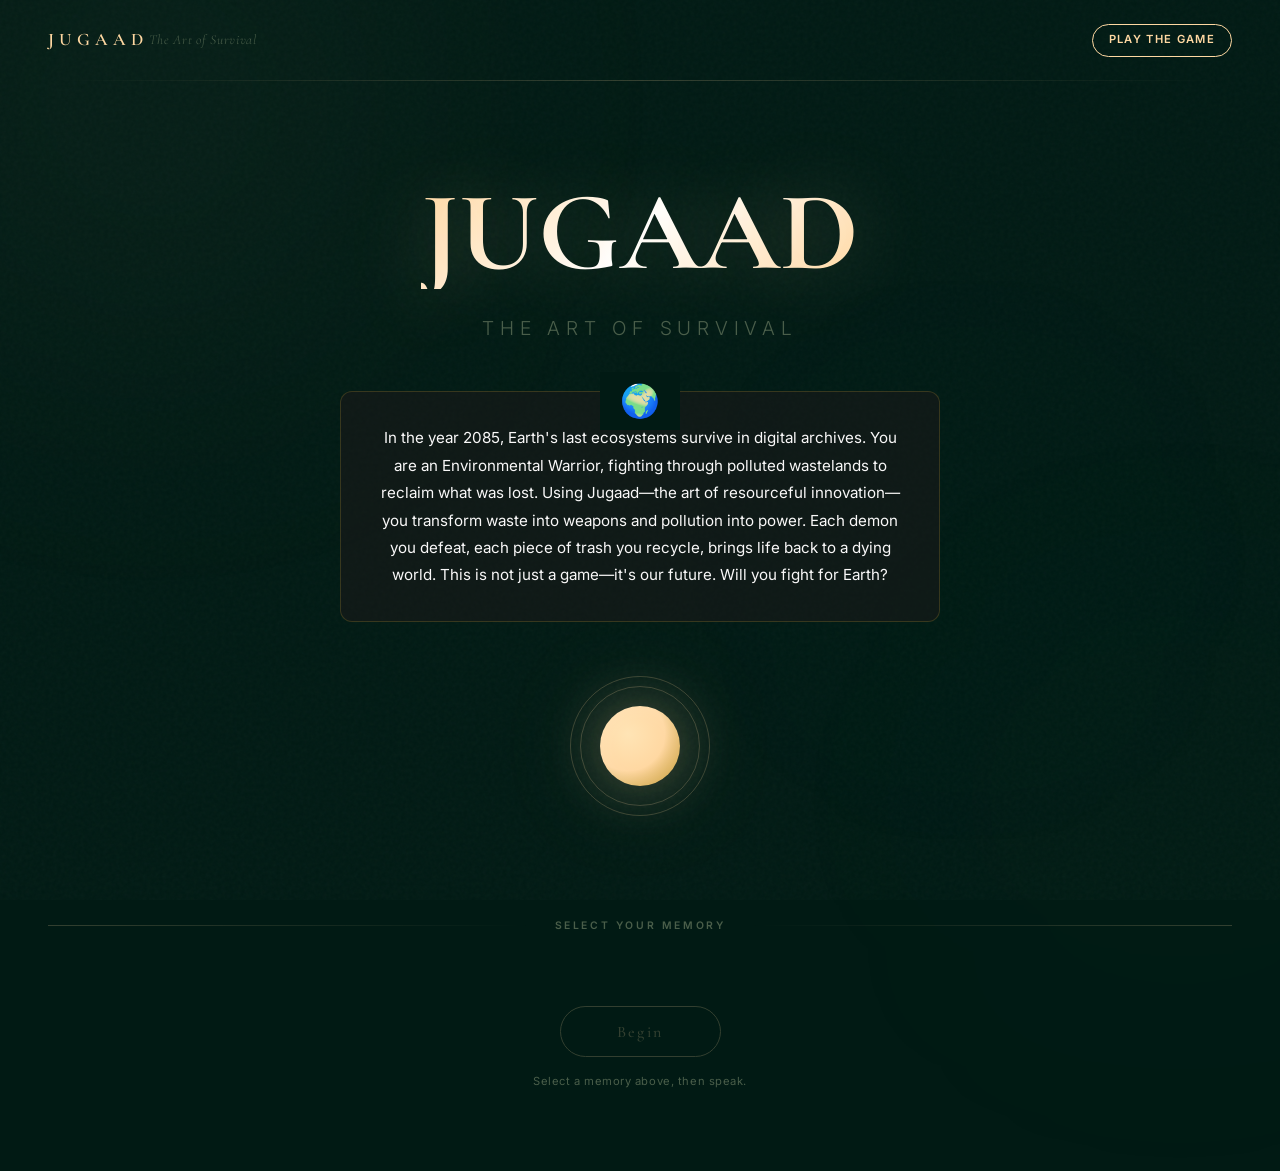
==== static/index.html @ 702e69bc "Game and conversation implementation" ====
<!DOCTYPE html>
<html lang="en">
<head>
    <meta charset="UTF-8">
    <meta name="viewport" content="width=device-width, initial-scale=1.0">
    <title>Jugaad — The Art of Survival</title>
    <link rel="preconnect" href="https://fonts.googleapis.com">
    <link rel="preconnect" href="https://fonts.gstatic.com" crossorigin>
    <link href="https://fonts.googleapis.com/css2?family=Cormorant+Garamond:ital,wght@0,300;0,400;0,500;0,600;0,700;1,400&family=Inter:wght@300;400;500;600&family=JetBrains+Mono:wght@400;500&display=swap" rel="stylesheet">
    <link rel="stylesheet" href="/static/css/styles.css">
</head>
<body>
    <!-- Ambient background layers -->
    <div class="bg-grain"></div>
    <div class="bg-glow bg-glow--1"></div>
    <div class="bg-glow bg-glow--2"></div>
    <div class="bg-glow bg-glow--3"></div>

    <!-- ===== SCREEN 1: Landing ===== -->
    <div class="screen screen-landing active" id="screen-landing">
        <nav class="nav">
            <div class="nav-brand">JUGAAD</div>
            <div class="nav-tagline">The Art of Survival</div>
            <a href="/game" class="nav-game-link">Play the Game</a>
        </nav>

        <div class="hero">
            <h1>JUGAAD</h1>
            <div class="tagline">The Art of Survival</div>
            
            <div class="hero-story">
                In the year 2085, Earth's last ecosystems survive in digital archives. You are an Environmental Warrior, fighting through polluted wastelands to reclaim what was lost. Using Jugaad—the art of resourceful innovation—you transform waste into weapons and pollution into power. Each demon you defeat, each piece of trash you recycle, brings life back to a dying world. This is not just a game—it's our future. Will you fight for Earth?
            </div>
            
            <div class="hero-orb" id="hero-orb">
                <div class="hero-orb-inner"></div>
                <div class="hero-orb-ring"></div>
                <div class="hero-orb-ring hero-orb-ring--2"></div>
            </div>
        </div>

        <div class="mode-section">
            <div class="section-label">
                <span class="section-label-line"></span>
                SELECT YOUR MEMORY
                <span class="section-label-line"></span>
            </div>
            <div class="mode-grid" id="mode-grid"></div>
        </div>

        <div class="launch-zone">
            <button class="btn-launch" id="btn-launch" disabled>
                <span class="btn-launch-text">Begin</span>
                <span class="btn-launch-glow"></span>
            </button>
            <p class="launch-hint">Select a memory above, then speak.</p>
        </div>
    </div>

    <!-- ===== SCREEN 2: Game ===== -->
    <div class="screen screen-game" id="screen-game">
        <nav class="nav nav-game">
            <div class="nav-brand">JUGAAD</div>
            <div class="nav-status">
                <span class="status-dot" id="status-dot"></span>
                <span id="status-text">Connecting...</span>
            </div>
        </nav>

        <!-- Waveform Visualizer -->
        <div class="waveform-container" id="waveform-container">
            <canvas id="waveform-canvas"></canvas>
            <div class="waveform-label" id="waveform-label">THE ASSEMBLER</div>
        </div>

        <!-- Memory Cards Gallery -->
        <div class="cards-section">
            <div class="cards-gallery" id="cards-gallery"></div>
        </div>

        <!-- Transcript -->
        <div class="transcript-panel" id="transcript">
            <div class="transcript-empty">
                <span>Listening for your memories...</span>
            </div>
        </div>

        <!-- Speak Button -->
        <div class="speak-zone" id="speak-zone">
            <button class="btn-speak" id="btn-speak" disabled>
                <svg class="btn-speak-mic" viewBox="0 0 24 24" fill="none" stroke="currentColor" stroke-width="2" width="24" height="24">
                    <path d="M12 1a3 3 0 0 0-3 3v8a3 3 0 0 0 6 0V4a3 3 0 0 0-3-3z"/>
                    <path d="M19 10v2a7 7 0 0 1-14 0v-2"/>
                    <line x1="12" y1="19" x2="12" y2="23"/>
                    <line x1="8" y1="23" x2="16" y2="23"/>
                </svg>
                <span class="btn-speak-label" id="btn-speak-label">Speak</span>
            </button>
            <p class="speak-hint" id="speak-hint">Press to record your memory</p>
        </div>

        <!-- CO2 Counter -->
        <div class="co2-bar" id="co2-bar">
            <span class="co2-label">SESSION CO<sub>2</sub></span>
            <span class="co2-value" id="co2-value">0.0g</span>
        </div>
    </div>

    <!-- ===== SCREEN 3: Reveal (overlays on game screen) ===== -->
    <div class="reveal-overlay" id="reveal-overlay">
        <div class="reveal-content" id="reveal-content">
            <div class="reveal-impact" id="reveal-impact"></div>
        </div>
    </div>

    <!-- ===== Terminal Mode Overlay ===== -->
    <div class="terminal-overlay" id="terminal-overlay">
        <div class="terminal-content" id="terminal-content">
            <div class="terminal-header">> JUGAAD // LOW POWER MODE</div>
            <div class="terminal-body" id="terminal-body"></div>
            <div class="terminal-prompt">> Say "exit" to return.</div>
        </div>
    </div>

    <script src="/static/js/app.js"></script>
</body>
</html>
---- static/css/styles.css ----
/* ==========================================================================
   Project Jugaad — The Art of Survival
   Aesthetic: iERTQA-inspired premium dark / forest teal + gold
   Fonts: Cormorant Garamond (display) + Inter (body) + JetBrains Mono (terminal)
   ========================================================================== */

*, *::before, *::after { margin: 0; padding: 0; box-sizing: border-box; }

:root {
    /* Core palette — deep forest */
    --bg-deep:      #011a14;
    --bg-primary:   #022b23;
    --bg-surface:   rgba(2, 43, 35, 0.7);
    --bg-glass:     rgba(4, 55, 44, 0.35);
    --bg-card:      rgba(6, 70, 56, 0.25);

    /* Borders */
    --border:       rgba(255, 216, 162, 0.1);
    --border-glow:  rgba(255, 216, 162, 0.2);

    /* Text */
    --text-primary:   #f9f8f8;
    --text-secondary: #a8b5a0;
    --text-dim:       #4a5e4a;

    /* Accents */
    --gold:         #ffd8a2;
    --gold-bright:  #ffe4b5;
    --gold-glow:    rgba(255, 216, 162, 0.3);
    --gold-dim:     rgba(255, 216, 162, 0.08);

    /* Mode colors (overridden by JS) */
    --mode-color:   #4ade80;
    --mode-glow:    rgba(74, 222, 128, 0.3);

    /* Danger / reveal */
    --red:          #ef4444;
    --red-glow:     rgba(239, 68, 68, 0.3);

    /* Geometry */
    --radius:    16px;
    --radius-sm: 10px;
    --radius-xs: 6px;

    /* Fonts */
    --font-display: 'Cormorant Garamond', Georgia, serif;
    --font-body:    'Inter', -apple-system, BlinkMacSystemFont, sans-serif;
    --font-mono:    'JetBrains Mono', 'Consolas', monospace;
}

html {
    scroll-behavior: smooth;
}

body {
    font-family: var(--font-body);
    background: var(--bg-deep);
    color: var(--text-primary);
    min-height: 100vh;
    line-height: 1.6;
    overflow-x: hidden;
    position: relative;
}

/* --- Ambient Background --- */
.bg-grain {
    position: fixed;
    inset: 0;
    background-image: url("data:image/svg+xml,%3Csvg viewBox='0 0 256 256' xmlns='http://www.w3.org/2000/svg'%3E%3Cfilter id='noise'%3E%3CfeTurbulence type='fractalNoise' baseFrequency='0.9' numOctaves='4' stitchTiles='stitch'/%3E%3C/filter%3E%3Crect width='100%25' height='100%25' filter='url(%23noise)' opacity='0.03'/%3E%3C/svg%3E");
    pointer-events: none;
    z-index: 0;
}

.bg-glow {
    position: fixed;
    border-radius: 50%;
    filter: blur(140px);
    pointer-events: none;
    z-index: 0;
    animation: glow-drift 25s ease-in-out infinite alternate;
}

.bg-glow--1 {
    width: 700px; height: 700px;
    background: radial-gradient(circle, rgba(255, 216, 162, 0.06), transparent 70%);
    top: -250px; left: -200px;
    animation-duration: 30s;
}

.bg-glow--2 {
    width: 500px; height: 500px;
    background: radial-gradient(circle, rgba(74, 222, 128, 0.04), transparent 70%);
    bottom: -150px; right: -150px;
    animation-duration: 35s;
    animation-delay: -12s;
}

.bg-glow--3 {
    width: 400px; height: 400px;
    background: radial-gradient(circle, rgba(56, 189, 248, 0.03), transparent 70%);
    top: 40%; left: 60%;
    animation-duration: 28s;
    animation-delay: -6s;
}

@keyframes glow-drift {
    0%   { transform: translate(0, 0) scale(1); }
    33%  { transform: translate(50px, -40px) scale(1.1); }
    66%  { transform: translate(-30px, 30px) scale(0.95); }
    100% { transform: translate(40px, 15px) scale(1.05); }
}

/* --- Game Link in Nav --- */
.nav-game-link {
    font-family: var(--font-body);
    font-size: 0.7rem;
    font-weight: 600;
    letter-spacing: 0.12em;
    text-transform: uppercase;
    color: var(--gold);
    text-decoration: none;
    padding: 0.4rem 1rem;
    border: 1px solid var(--gold);
    border-radius: 30px;
    transition: all 0.3s ease;
    margin-left: auto;
}

.nav-game-link:hover {
    background: var(--gold);
    color: var(--bg-deep);
}

/* --- Screens --- */
.screen {
    display: none;
    position: relative;
    z-index: 1;
    min-height: 100vh;
}

.screen.active {
    display: block;
}

/* --- Navigation --- */
.nav {
    display: flex;
    align-items: center;
    justify-content: space-between;
    padding: 1.5rem 3rem;
    position: relative;
    z-index: 10;
}

.nav::after {
    content: '';
    position: absolute;
    bottom: 0;
    left: 3rem;
    right: 3rem;
    height: 1px;
    background: linear-gradient(90deg, transparent, var(--border-glow), transparent);
}

.nav-brand {
    font-family: var(--font-display);
    font-size: 1.1rem;
    font-weight: 600;
    letter-spacing: 0.3em;
    color: var(--gold);
}

.nav-tagline {
    font-family: var(--font-display);
    font-size: 0.85rem;
    font-weight: 300;
    font-style: italic;
    color: var(--text-dim);
    letter-spacing: 0.05em;
}

.nav-status {
    display: flex;
    align-items: center;
    gap: 0.5rem;
    font-size: 0.75rem;
    font-weight: 500;
    color: var(--text-secondary);
}

/* --- Hero Section --- */
.hero {
    display: flex;
    flex-direction: column;
    align-items: center;
    justify-content: center;
    padding: 6rem 2rem 4rem;
    text-align: center;
    animation: fade-in 1.2s ease;
    position: relative;
}

.hero h1 {
    font-family: var(--font-display);
    font-size: clamp(3.5rem, 10vw, 7rem);
    font-weight: 800;
    line-height: 1;
    margin-bottom: 1.5rem;
    background: linear-gradient(135deg, var(--gold) 0%, #fff 50%, var(--gold) 100%);
    -webkit-background-clip: text;
    -webkit-text-fill-color: transparent;
    background-clip: text;
    text-shadow: 0 0 80px var(--gold-glow);
    animation: title-glow 3s ease-in-out infinite;
    position: relative;
    z-index: 2;
}

@keyframes title-glow {
    0%, 100% { filter: brightness(1); }
    50% { filter: brightness(1.2); }
}

.hero .tagline {
    font-family: var(--font-body);
    font-size: 1.2rem;
    font-weight: 300;
    color: var(--text-dim);
    margin-bottom: 3rem;
    letter-spacing: 0.3em;
    text-transform: uppercase;
    position: relative;
    z-index: 2;
}

.hero-story {
    max-width: 600px;
    margin: 0 auto 4rem;
    padding: 2rem;
    background: rgba(26, 26, 26, 0.6);
    border: 1px solid rgba(212, 175, 55, 0.2);
    border-radius: 12px;
    font-family: var(--font-body);
    font-size: 0.95rem;
    line-height: 1.8;
    color: var(--text-muted);
    position: relative;
    z-index: 2;
}

.hero-story::before {
    content: '🌍';
    position: absolute;
    top: -20px;
    left: 50%;
    transform: translateX(-50%);
    font-size: 2rem;
    background: var(--bg-deep);
    padding: 0 20px;
}

@keyframes fade-in {
    from { opacity: 0; transform: translateY(20px); }
    to   { opacity: 1; transform: translateY(0); }
}

/* --- Pulsing Orb --- */
.hero-orb {
    position: relative;
    width: 120px;
    height: 120px;
    margin-bottom: 3rem;
    cursor: pointer;
}

.hero-orb-inner {
    position: absolute;
    inset: 20px;
    border-radius: 50%;
    background: radial-gradient(circle at 35% 35%, var(--gold-bright), var(--gold), #b8860b);
    box-shadow:
        0 0 60px var(--gold-glow),
        0 0 120px rgba(255, 216, 162, 0.15),
        inset 0 0 20px rgba(255, 255, 255, 0.2);
    animation: orb-pulse 3s ease-in-out infinite;
}

.hero-orb-ring {
    position: absolute;
    inset: 0;
    border-radius: 50%;
    border: 1px solid var(--gold);
    opacity: 0.2;
    animation: ring-expand 3s ease-in-out infinite;
}

.hero-orb-ring--2 {
    inset: -10px;
    animation-delay: 1.5s;
}

@keyframes orb-pulse {
    0%, 100% { transform: scale(1); box-shadow: 0 0 60px var(--gold-glow), 0 0 120px rgba(255, 216, 162, 0.15); }
}

@keyframes ring-expand {
    0%, 100% { transform: scale(1); opacity: 0.2; }
    50% { transform: scale(1.3); opacity: 0; }
}

/* --- Section Labels --- */
.section-label {
    font-family: var(--font-body);
    font-size: 0.65rem;
    font-weight: 600;
    letter-spacing: 0.25em;
    color: var(--text-dim);
    text-transform: uppercase;
    display: flex;
    align-items: center;
    gap: 1.5rem;
    padding: 0 3rem;
    margin-bottom: 1.5rem;
}

.section-label-line {
    flex: 1;
    height: 1px;
    background: linear-gradient(90deg, var(--border-glow), transparent);
}

.section-label-line:last-child {
    background: linear-gradient(270deg, var(--border-glow), transparent);
}

/* --- Mode Selection Cards --- */
.mode-grid {
    display: grid;
    grid-template-columns: repeat(3, 1fr);
    gap: 1.25rem;
    padding: 0 3rem;
    max-width: 900px;
    margin: 0 auto 3rem;
}

.mode-card {
    background: var(--bg-glass);
    backdrop-filter: blur(16px);
    -webkit-backdrop-filter: blur(16px);
    border: 1px solid var(--border);
    border-radius: var(--radius);
    padding: 2rem 1.5rem;
    cursor: pointer;
    transition: all 0.35s cubic-bezier(0.4, 0, 0.2, 1);
    position: relative;
    overflow: hidden;
    text-align: center;
}

.mode-card::before {
    content: '';
    position: absolute;
    top: 0; left: 0; right: 0;
    height: 2px;
    background: var(--card-color, var(--gold));
    opacity: 0;
    transition: opacity 0.3s ease;
}

.mode-card::after {
    content: '';
    position: absolute;
    bottom: -50%;
    left: -25%;
    width: 150%;
    height: 100%;
    background: radial-gradient(ellipse at center, var(--card-color, var(--gold)), transparent 70%);
    opacity: 0;
    transition: opacity 0.4s ease;
    pointer-events: none;
}

.mode-card:hover {
    transform: translateY(-6px);
    border-color: var(--card-color, var(--gold));
    box-shadow: 0 12px 50px rgba(0, 0, 0, 0.4);
}

.mode-card:hover::before { opacity: 1; }
.mode-card:hover::after  { opacity: 0.06; }

.mode-card.selected {
    border-color: var(--card-color, var(--gold));
    box-shadow:
        0 0 0 1px var(--card-color, var(--gold)),
        0 0 40px color-mix(in srgb, var(--card-color, var(--gold)) 15%, transparent);
}

.mode-card.selected::before { opacity: 1; }
.mode-card.selected::after  { opacity: 0.08; }

.mode-icon {
    font-size: 2rem;
    margin-bottom: 1rem;
    display: block;
}

.mode-name {
    font-family: var(--font-display);
    font-size: 1.3rem;
    font-weight: 500;
    color: var(--text-primary);
    margin-bottom: 0.5rem;
}

.mode-desc {
    font-size: 0.75rem;
    color: var(--text-secondary);
    line-height: 1.5;
}

/* Staggered entrance */
.mode-card { animation: card-in 0.6s ease backwards; }
.mode-card:nth-child(1) { animation-delay: 0.3s; }
.mode-card:nth-child(2) { animation-delay: 0.45s; }
.mode-card:nth-child(3) { animation-delay: 0.6s; }

@keyframes card-in {
    from { opacity: 0; transform: translateY(24px) scale(0.95); }
    to   { opacity: 1; transform: translateY(0) scale(1); }
}

/* --- Launch Button --- */
.launch-zone {
    text-align: center;
    padding: 0 3rem 5rem;
}

.btn-launch {
    position: relative;
    font-family: var(--font-display);
    font-size: 1rem;
    font-weight: 500;
    letter-spacing: 0.15em;
    padding: 0.9rem 3.5rem;
    border: 1px solid var(--gold);
    border-radius: 50px;
    background: transparent;
    color: var(--gold);
    cursor: pointer;
    overflow: hidden;
    transition: all 0.35s cubic-bezier(0.4, 0, 0.2, 1);
}

.btn-launch:disabled {
    opacity: 0.2;
    cursor: not-allowed;
}

.btn-launch:not(:disabled):hover {
    background: var(--gold);
    color: var(--bg-deep);
    box-shadow: 0 0 40px var(--gold-glow);
    transform: translateY(-2px);
}

.btn-launch-glow {
    position: absolute;
    inset: -2px;
    border-radius: 50px;
    background: linear-gradient(135deg, var(--gold), transparent, var(--gold));
    opacity: 0;
    z-index: -1;
    animation: btn-glow 3s ease-in-out infinite;
}

.btn-launch:not(:disabled) .btn-launch-glow {
    opacity: 0.15;
}

@keyframes btn-glow {
    0%, 100% { opacity: 0.1; }
    50%      { opacity: 0.25; }
}

.launch-hint {
    font-size: 0.7rem;
    color: var(--text-dim);
    margin-top: 1rem;
    letter-spacing: 0.05em;
}

/* --- Game Screen --- */
.screen-game {
    padding-bottom: 4rem;
}

/* --- Waveform Visualizer --- */
.waveform-container {
    position: relative;
    height: 100px;
    margin: 1.5rem 3rem;
    border-radius: var(--radius);
    background: rgba(0, 0, 0, 0.3);
    overflow: hidden;
    border: 1px solid var(--border);
    backdrop-filter: blur(8px);
}

#waveform-canvas {
    width: 100%;
    height: 100%;
    display: block;
}

.waveform-label {
    position: absolute;
    top: 50%;
    left: 50%;
    transform: translate(-50%, -50%);
    font-family: var(--font-body);
    font-size: 0.6rem;
    font-weight: 600;
    letter-spacing: 0.3em;
    color: var(--text-dim);
    pointer-events: none;
    transition: opacity 0.3s ease;
}

.waveform-label.hidden { opacity: 0; }

/* --- Status Dot --- */
.status-dot {
    width: 8px;
    height: 8px;
    border-radius: 50%;
    background: var(--text-dim);
    flex-shrink: 0;
    transition: all 0.3s ease;
}

.status-dot.active {
    background: var(--gold);
    box-shadow: 0 0 12px var(--gold-glow);
}

.status-dot.listening {
    background: var(--mode-color);
    box-shadow: 0 0 12px var(--mode-glow);
    animation: pulse 1s ease-in-out infinite;
}

.status-dot.speaking {
    background: var(--gold);
    box-shadow: 0 0 12px var(--gold-glow);
    animation: pulse 0.6s ease-in-out infinite;
}

@keyframes pulse {
    0%, 100% { opacity: 1; }
    50%      { opacity: 0.3; }
}

/* --- Memory Cards Gallery --- */
.cards-section {
    padding: 0 3rem;
    margin-bottom: 1.5rem;
}

.cards-gallery {
    display: flex;
    gap: 1.25rem;
    overflow-x: auto;
    padding: 0.5rem 0;
    scroll-snap-type: x mandatory;
}

.cards-gallery::-webkit-scrollbar { height: 4px; }
.cards-gallery::-webkit-scrollbar-track { background: transparent; }
.cards-gallery::-webkit-scrollbar-thumb { background: var(--border-glow); border-radius: 2px; }

.memory-card {
    flex: 0 0 280px;
    scroll-snap-align: start;
    background: var(--bg-glass);
    backdrop-filter: blur(16px);
    -webkit-backdrop-filter: blur(16px);
    border: 1px solid var(--border);
    border-radius: var(--radius);
    padding: 1.5rem;
    position: relative;
    overflow: hidden;
    animation: card-appear 0.6s cubic-bezier(0.4, 0, 0.2, 1);
}

.memory-card::before {
    content: '';
    position: absolute;
    top: 0; left: 0; right: 0;
    height: 2px;
    background: linear-gradient(90deg, var(--gold), transparent);
}

@keyframes card-appear {
    from { opacity: 0; transform: translateY(20px) scale(0.95); }
    to   { opacity: 1; transform: translateY(0) scale(1); }
}

.memory-card-number {
    font-family: var(--font-display);
    font-size: 0.7rem;
    font-weight: 600;
    letter-spacing: 0.15em;
    color: var(--gold);
    margin-bottom: 0.75rem;
    text-transform: uppercase;
}

.memory-card-text {
    font-family: var(--font-display);
    font-size: 1rem;
    font-weight: 400;
    font-style: italic;
    color: var(--text-primary);
    line-height: 1.6;
    margin-bottom: 1rem;
}

.memory-card-co2 {
    font-family: var(--font-mono);
    font-size: 0.65rem;
    color: var(--text-dim);
    padding: 0.25rem 0.6rem;
    border-radius: var(--radius-xs);
    background: rgba(0, 0, 0, 0.3);
    border: 1px solid var(--border);
    display: inline-block;
}

/* --- Transcript Panel --- */
.transcript-panel {
    background: var(--bg-glass);
    backdrop-filter: blur(12px);
    -webkit-backdrop-filter: blur(12px);
    border: 1px solid var(--border);
    border-radius: var(--radius);
    min-height: 200px;
    max-height: 350px;
    overflow-y: auto;
    margin: 0 3rem 1.5rem;
}

.transcript-panel::-webkit-scrollbar { width: 4px; }
.transcript-panel::-webkit-scrollbar-track { background: transparent; }
.transcript-panel::-webkit-scrollbar-thumb { background: var(--border-glow); border-radius: 2px; }

.transcript-empty {
    display: flex;
    align-items: center;
    justify-content: center;
    padding: 3rem;
    color: var(--text-dim);
    font-family: var(--font-display);
    font-size: 0.9rem;
    font-style: italic;
}

.msg {
    padding: 0.75rem 1.25rem;
    animation: msg-in 0.3s ease;
    position: relative;
}

@keyframes msg-in {
    from { opacity: 0; transform: translateX(-8px); }
    to   { opacity: 1; transform: translateX(0); }
}

.msg + .msg {
    border-top: 1px solid var(--border);
}

.msg-speaker {
    font-family: var(--font-body);
    font-size: 0.6rem;
    font-weight: 600;
    text-transform: uppercase;
    letter-spacing: 0.12em;
    margin-bottom: 0.2rem;
}

.msg-text {
    font-family: var(--font-display);
    font-size: 0.9rem;
    font-weight: 400;
    color: var(--text-primary);
    line-height: 1.6;
}

.msg.assembler .msg-speaker { color: var(--gold); }
.msg.assembler {
    border-left: 2px solid var(--gold);
    padding-left: calc(1.25rem - 2px);
}

.msg.user .msg-speaker { color: var(--mode-color); }
.msg.user {
    border-left: 2px solid var(--mode-color);
    padding-left: calc(1.25rem - 2px);
}

.msg.interim .msg-text {
    color: var(--text-dim);
    font-style: italic;
}

/* --- Speak Button --- */
.speak-zone {
    text-align: center;
    margin: 1.5rem 3rem;
}

.btn-speak {
    display: inline-flex;
    flex-direction: column;
    align-items: center;
    gap: 0.6rem;
    padding: 1.2rem 2.5rem;
    border: 1px solid var(--gold);
    border-radius: 60px;
    background: transparent;
    color: var(--gold);
    cursor: pointer;
    transition: all 0.3s cubic-bezier(0.4, 0, 0.2, 1);
    position: relative;
    overflow: hidden;
}

.btn-speak:disabled {
    opacity: 0.15;
    cursor: not-allowed;
}

.btn-speak:not(:disabled):hover {
    background: var(--gold-dim);
    box-shadow: 0 0 30px var(--gold-glow);
    transform: translateY(-2px);
}

.btn-speak.recording {
    background: rgba(239, 68, 68, 0.1);
    border-color: var(--red);
    color: var(--red);
    box-shadow: 0 0 40px var(--red-glow);
    animation: recording-pulse 1.5s ease-in-out infinite;
}

@keyframes recording-pulse {
    0%, 100% { box-shadow: 0 0 30px var(--red-glow); }
    50%      { box-shadow: 0 0 60px var(--red-glow), 0 0 80px rgba(239, 68, 68, 0.15); }
}

.btn-speak-mic {
    transition: transform 0.2s ease;
}

.btn-speak.recording .btn-speak-mic {
    transform: scale(1.15);
}

.btn-speak-label {
    font-family: var(--font-body);
    font-size: 0.7rem;
    font-weight: 600;
    letter-spacing: 0.15em;
    text-transform: uppercase;
}

.speak-hint {
    font-size: 0.65rem;
    color: var(--text-dim);
    margin-top: 0.6rem;
    letter-spacing: 0.05em;
    transition: color 0.3s ease;
}

.speak-hint.recording {
    color: var(--red);
}

/* --- CO2 Bar --- */
.co2-bar {
    display: flex;
    align-items: center;
    justify-content: center;
    gap: 0.75rem;
    margin: 0 3rem;
    padding: 0.6rem 1rem;
    background: rgba(0, 0, 0, 0.3);
    border: 1px solid var(--border);
    border-radius: var(--radius-sm);
    font-family: var(--font-mono);
    font-size: 0.7rem;
}

.co2-label {
    color: var(--text-dim);
    letter-spacing: 0.1em;
}

.co2-value {
    color: var(--text-secondary);
    font-weight: 500;
    transition: color 0.3s ease;
}

.co2-value.warning { color: var(--gold); }
.co2-value.danger  { color: var(--red); }

/* ==========================================================================
   REVEAL — The Glitch
   ========================================================================== */

.reveal-overlay {
    display: none;
    position: fixed;
    inset: 0;
    z-index: 100;
    background: rgba(0, 0, 0, 0);
    transition: background 2s ease;
}

.reveal-overlay.active {
    display: block;
}

.reveal-overlay.glitching {
    background: rgba(0, 0, 0, 0.85);
}

/* Glitch effect on the body */
body.glitching {
    animation: glitch-bg 0.3s steps(2) 3;
}

body.revealed {
    --bg-deep: #0a0a0a;
    --bg-primary: #111;
    --border: rgba(239, 68, 68, 0.15);
    --border-glow: rgba(239, 68, 68, 0.25);
    --gold: #ef4444;
    --gold-glow: rgba(239, 68, 68, 0.3);
    --text-dim: #3a2020;
}

@keyframes glitch-bg {
    0%   { filter: hue-rotate(0deg) saturate(1); }
    25%  { filter: hue-rotate(90deg) saturate(3); transform: translate(2px, -1px); }
    50%  { filter: hue-rotate(180deg) saturate(0.5); transform: translate(-2px, 1px); }
    75%  { filter: hue-rotate(270deg) saturate(2); transform: translate(1px, 2px); }
    100% { filter: hue-rotate(360deg) saturate(1); transform: translate(0, 0); }
}

/* Glitch scan lines */
body.glitching::after {
    content: '';
    position: fixed;
    inset: 0;
    background: repeating-linear-gradient(
        0deg,
        transparent,
        transparent 2px,
        rgba(239, 68, 68, 0.05) 2px,
        rgba(239, 68, 68, 0.05) 4px
    );
    pointer-events: none;
    z-index: 200;
    animation: scanline-move 0.1s linear infinite;
}

@keyframes scanline-move {
    from { transform: translateY(0); }
    to   { transform: translateY(4px); }
}

/* Reveal content */
.reveal-content {
    position: absolute;
    bottom: 3rem;
    left: 3rem;
    right: 3rem;
    opacity: 0;
    transform: translateY(20px);
    transition: all 1s ease 1s;
}

.reveal-overlay.glitching .reveal-content {
    opacity: 1;
    transform: translateY(0);
}

.reveal-impact {
    display: flex;
    gap: 1.5rem;
    flex-wrap: wrap;
    justify-content: center;
}

.impact-stat {
    background: rgba(239, 68, 68, 0.08);
    border: 1px solid rgba(239, 68, 68, 0.2);
    border-radius: var(--radius-sm);
    padding: 1.25rem 1.5rem;
    text-align: center;
    min-width: 180px;
    animation: impact-in 0.5s ease backwards;
}

.impact-stat:nth-child(1) { animation-delay: 1.5s; }
.impact-stat:nth-child(2) { animation-delay: 1.8s; }
.impact-stat:nth-child(3) { animation-delay: 2.1s; }

@keyframes impact-in {
    from { opacity: 0; transform: scale(0.9); }
    to   { opacity: 1; transform: scale(1); }
}

.impact-num {
    font-family: var(--font-display);
    font-size: 2rem;
    font-weight: 600;
    color: var(--red);
    line-height: 1;
}

.impact-label {
    font-size: 0.65rem;
    font-weight: 500;
    color: var(--text-dim);
    letter-spacing: 0.08em;
    text-transform: uppercase;
    margin-top: 0.3rem;
}

/* --- Memory cards during reveal --- */
body.revealed .memory-card {
    animation: card-corrupt 0.5s ease forwards;
    border-color: rgba(239, 68, 68, 0.2);
}

@keyframes card-corrupt {
    0%   { filter: none; }
    30%  { filter: hue-rotate(180deg) brightness(1.5); transform: skewX(2deg); }
    60%  { filter: hue-rotate(90deg) brightness(0.8); transform: skewX(-1deg); }
    100% { filter: grayscale(0.5) brightness(0.7); transform: skewX(0); }
}

/* ==========================================================================
   TERMINAL MODE — "Save Energy"
   ========================================================================== */

.terminal-overlay {
    display: none;
    position: fixed;
    inset: 0;
    z-index: 300;
    background: #000;
    padding: 2rem;
    overflow-y: auto;
}

.terminal-overlay.active {
    display: block;
    animation: terminal-in 0.3s ease;
}

@keyframes terminal-in {
    from { opacity: 0; }
    to   { opacity: 1; }
}

.terminal-content {
    max-width: 800px;
    margin: 0 auto;
    font-family: var(--font-mono);
    font-size: 0.85rem;
    color: #00ff41;
    line-height: 1.8;
}

.terminal-header {
    font-size: 0.75rem;
    color: #006618;
    margin-bottom: 1.5rem;
    padding-bottom: 0.5rem;
    border-bottom: 1px solid #003300;
}

.terminal-body p {
    margin-bottom: 0.5rem;
}

.terminal-body .t-dim {
    color: #006618;
}

.terminal-body .t-bright {
    color: #66ff88;
}

.terminal-prompt {
    margin-top: 1.5rem;
    color: #006618;
    animation: blink-cursor 1s step-end infinite;
}

@keyframes blink-cursor {
    50% { opacity: 0; }
}

/* --- Responsive --- */
@media (max-width: 768px) {
    .nav { padding: 1rem 1.5rem; }
    .nav::after { left: 1.5rem; right: 1.5rem; }
    .hero { padding: 4rem 1.5rem 3rem; }
    .mode-grid { grid-template-columns: 1fr; padding: 0 1.5rem; }
    .section-label { padding: 0 1.5rem; }
    .launch-zone { padding: 0 1.5rem 3rem; }
    .waveform-container { margin: 1rem 1.5rem; }
    .cards-section { padding: 0 1.5rem; }
    .transcript-panel { margin: 0 1.5rem 1rem; }
    .co2-bar { margin: 0 1.5rem; }
    .reveal-content { left: 1.5rem; right: 1.5rem; bottom: 1.5rem; }
}
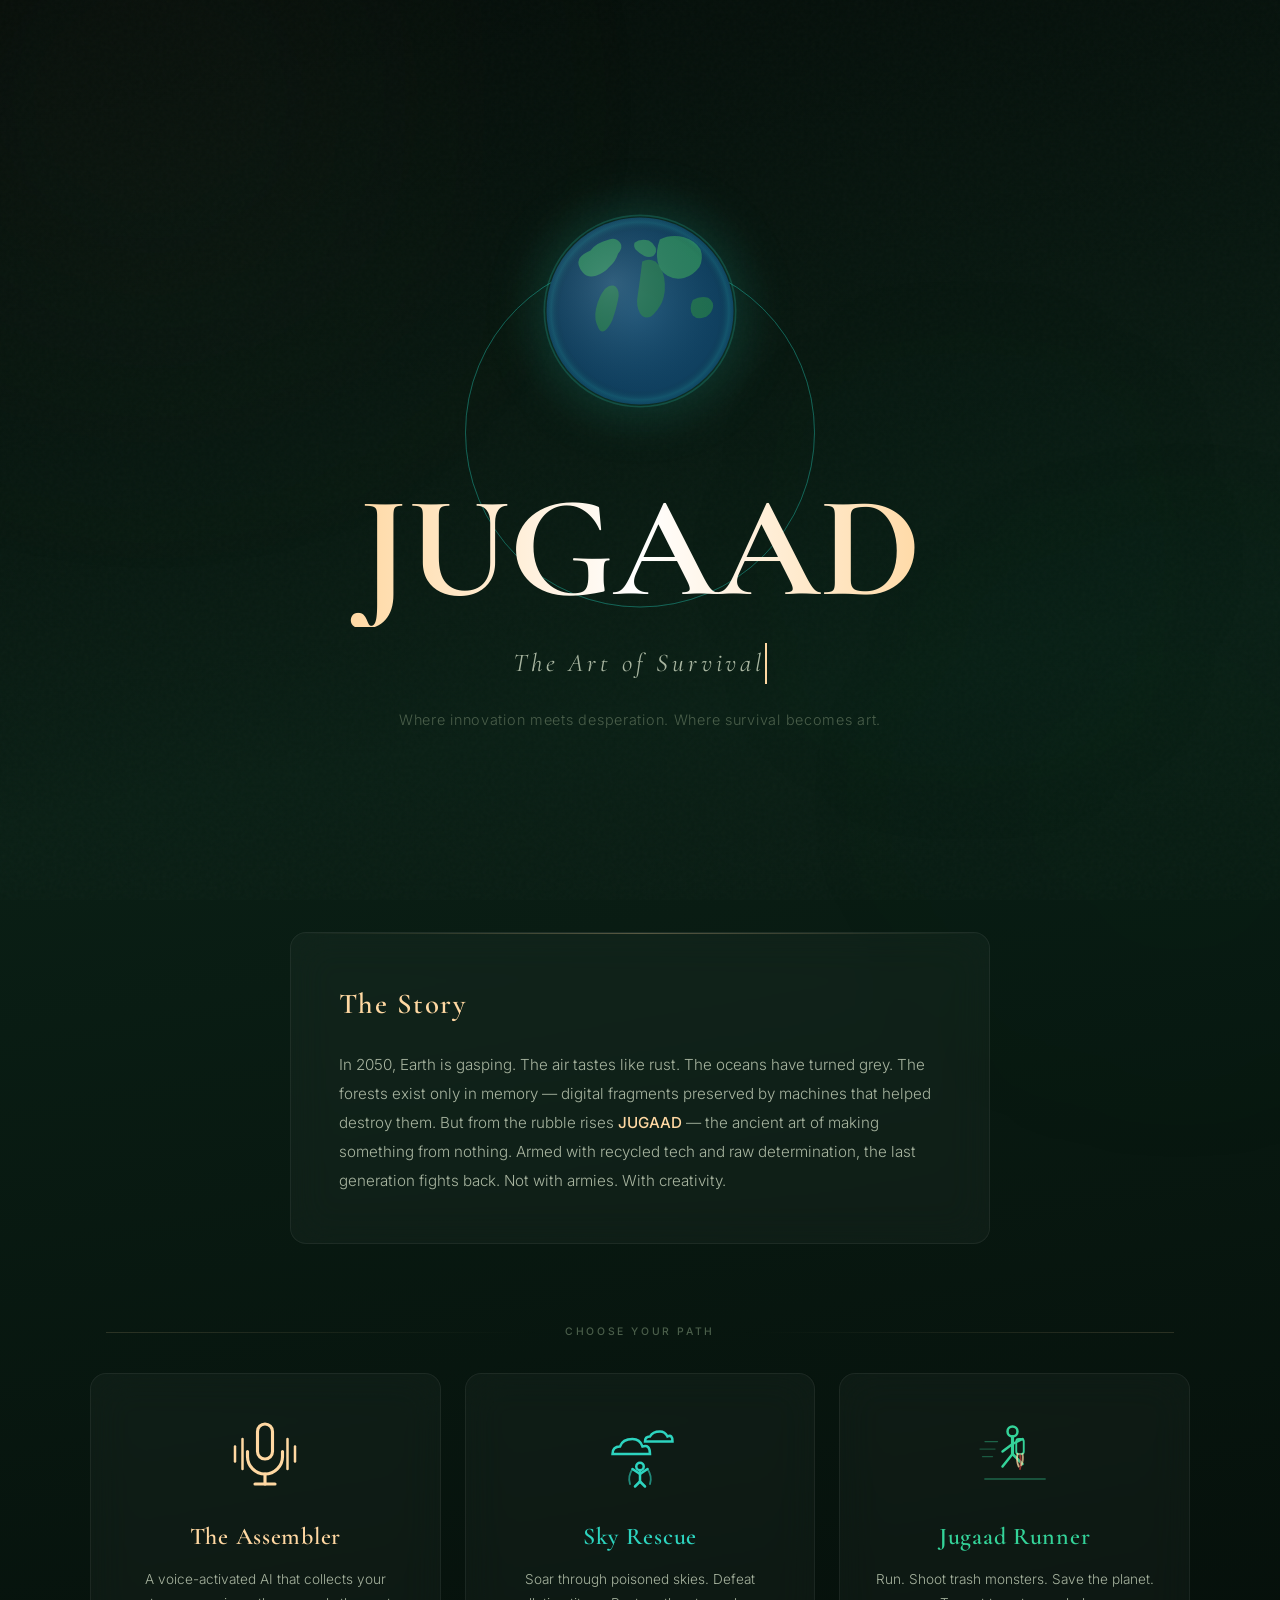
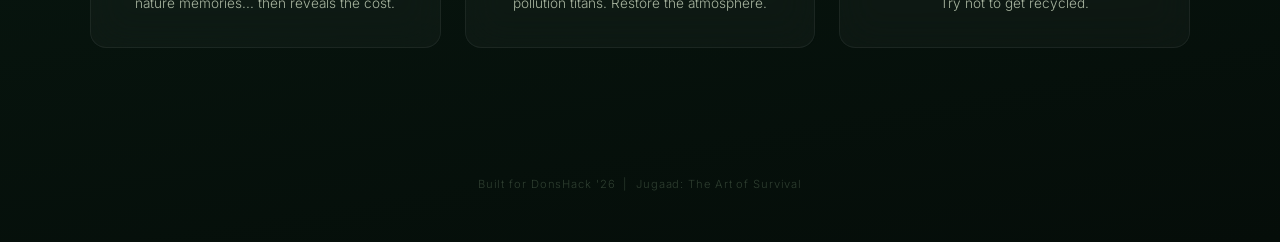
==== commit d0e513fe: "Adding fully revamped site layout, full functionality implemented for custom navigation" ====
--- a/static/index.html
+++ b/static/index.html
@@ -6,7 +6,7 @@
     <title>Jugaad — The Art of Survival</title>
     <link rel="preconnect" href="https://fonts.googleapis.com">
     <link rel="preconnect" href="https://fonts.gstatic.com" crossorigin>
-    <link href="https://fonts.googleapis.com/css2?family=Cormorant+Garamond:ital,wght@0,300;0,400;0,500;0,600;0,700;1,400&family=Inter:wght@300;400;500;600&family=JetBrains+Mono:wght@400;500&display=swap" rel="stylesheet">
+    <link href="https://fonts.googleapis.com/css2?family=Cormorant+Garamond:ital,wght@0,400;0,600;0,700;1,400&family=Inter:wght@300;400;500&family=JetBrains+Mono:wght@400;500&display=swap" rel="stylesheet">
     <link rel="stylesheet" href="/static/css/styles.css">
 </head>
 <body>
@@ -16,45 +16,240 @@
     <div class="bg-glow bg-glow--2"></div>
     <div class="bg-glow bg-glow--3"></div>
 
+    <!-- Floating CSS Particles -->
+    <div class="particles" aria-hidden="true">
+        <div class="particle particle--1"></div>
+        <div class="particle particle--2"></div>
+        <div class="particle particle--3"></div>
+        <div class="particle particle--4"></div>
+        <div class="particle particle--5"></div>
+        <div class="particle particle--6"></div>
+        <div class="particle particle--7"></div>
+        <div class="particle particle--8"></div>
+        <div class="particle particle--9"></div>
+        <div class="particle particle--10"></div>
+        <div class="particle particle--11"></div>
+        <div class="particle particle--12"></div>
+        <div class="particle particle--13"></div>
+        <div class="particle particle--14"></div>
+        <div class="particle particle--15"></div>
+        <div class="particle particle--16"></div>
+        <div class="particle particle--17"></div>
+        <div class="particle particle--18"></div>
+        <div class="particle particle--19"></div>
+        <div class="particle particle--20"></div>
+        <div class="particle particle--21"></div>
+        <div class="particle particle--22"></div>
+        <div class="particle particle--23"></div>
+        <div class="particle particle--24"></div>
+        <div class="particle particle--25"></div>
+        <div class="particle particle--26"></div>
+        <div class="particle particle--27"></div>
+        <div class="particle particle--28"></div>
+        <div class="particle particle--29"></div>
+        <div class="particle particle--30"></div>
+    </div>
+
     <!-- ===== SCREEN 1: Landing ===== -->
     <div class="screen screen-landing active" id="screen-landing">
-        <nav class="nav">
-            <div class="nav-brand">JUGAAD</div>
-            <div class="nav-tagline">The Art of Survival</div>
-            <a href="/game" class="nav-game-link">Play the Game</a>
-        </nav>
-
-        <div class="hero">
-            <h1>JUGAAD</h1>
-            <div class="tagline">The Art of Survival</div>
-            
-            <div class="hero-story">
-                In the year 2085, Earth's last ecosystems survive in digital archives. You are an Environmental Warrior, fighting through polluted wastelands to reclaim what was lost. Using Jugaad—the art of resourceful innovation—you transform waste into weapons and pollution into power. Each demon you defeat, each piece of trash you recycle, brings life back to a dying world. This is not just a game—it's our future. Will you fight for Earth?
-            </div>
-            
-            <div class="hero-orb" id="hero-orb">
-                <div class="hero-orb-inner"></div>
-                <div class="hero-orb-ring"></div>
-                <div class="hero-orb-ring hero-orb-ring--2"></div>
-            </div>
-        </div>
-
-        <div class="mode-section">
+
+        <!-- Hero Section -->
+        <section class="hero">
+            <!-- Sonar rings behind Earth -->
+            <div class="sonar-rings" aria-hidden="true">
+                <div class="sonar-ring sonar-ring--1"></div>
+                <div class="sonar-ring sonar-ring--2"></div>
+                <div class="sonar-ring sonar-ring--3"></div>
+            </div>
+
+            <!-- Animated SVG Earth -->
+            <div class="earth-container">
+                <div class="earth-glow"></div>
+                <svg class="earth-svg" viewBox="0 0 200 200" xmlns="http://www.w3.org/2000/svg">
+                    <defs>
+                        <radialGradient id="ocean" cx="50%" cy="50%" r="50%">
+                            <stop offset="0%" stop-color="#1a5276"/>
+                            <stop offset="100%" stop-color="#0e3d5c"/>
+                        </radialGradient>
+                        <radialGradient id="atmosphere" cx="50%" cy="50%" r="50%">
+                            <stop offset="85%" stop-color="transparent"/>
+                            <stop offset="95%" stop-color="rgba(45, 212, 191, 0.15)"/>
+                            <stop offset="100%" stop-color="rgba(45, 212, 191, 0.05)"/>
+                        </radialGradient>
+                        <radialGradient id="earth-light" cx="35%" cy="35%" r="65%">
+                            <stop offset="0%" stop-color="rgba(255,255,255,0.12)"/>
+                            <stop offset="100%" stop-color="transparent"/>
+                        </radialGradient>
+                        <clipPath id="earth-clip">
+                            <circle cx="100" cy="100" r="85"/>
+                        </clipPath>
+                    </defs>
+                    <!-- Ocean base -->
+                    <circle cx="100" cy="100" r="85" fill="url(#ocean)"/>
+                    <!-- Continents group (rotates) -->
+                    <g clip-path="url(#earth-clip)" class="earth-continents">
+                        <!-- North America -->
+                        <path d="M55 45 Q60 38 72 35 Q78 33 82 38 Q85 42 80 48 Q78 55 72 60 Q68 65 60 68 Q52 70 48 65 Q42 58 45 52 Q48 48 55 45Z" fill="#2d8a5e" opacity="0.85"/>
+                        <!-- South America -->
+                        <path d="M68 80 Q74 75 78 78 Q82 82 80 90 Q78 100 75 108 Q72 115 68 118 Q64 120 62 115 Q58 108 60 98 Q62 88 68 80Z" fill="#247a4d" opacity="0.8"/>
+                        <!-- Europe -->
+                        <path d="M95 38 Q100 34 108 36 Q112 38 114 42 Q116 46 112 50 Q108 52 104 50 Q100 48 96 44 Q94 42 95 38Z" fill="#2d8a5e" opacity="0.85"/>
+                        <!-- Africa -->
+                        <path d="M102 55 Q108 52 114 55 Q120 60 122 70 Q124 82 120 92 Q116 100 110 105 Q104 108 100 102 Q96 95 98 85 Q100 72 102 55Z" fill="#247a4d" opacity="0.8"/>
+                        <!-- Asia -->
+                        <path d="M118 35 Q128 30 140 33 Q150 36 155 44 Q158 52 154 60 Q148 68 140 70 Q132 72 125 68 Q118 64 116 55 Q114 46 118 35Z" fill="#2d8a5e" opacity="0.85"/>
+                        <!-- Australia -->
+                        <path d="M148 90 Q155 86 162 88 Q168 92 166 98 Q164 104 158 106 Q152 108 148 104 Q144 98 148 90Z" fill="#247a4d" opacity="0.8"/>
+                        <!-- Duplicate set offset for seamless rotation -->
+                        <g transform="translate(200, 0)">
+                            <path d="M55 45 Q60 38 72 35 Q78 33 82 38 Q85 42 80 48 Q78 55 72 60 Q68 65 60 68 Q52 70 48 65 Q42 58 45 52 Q48 48 55 45Z" fill="#2d8a5e" opacity="0.85"/>
+                            <path d="M68 80 Q74 75 78 78 Q82 82 80 90 Q78 100 75 108 Q72 115 68 118 Q64 120 62 115 Q58 108 60 98 Q62 88 68 80Z" fill="#247a4d" opacity="0.8"/>
+                            <path d="M95 38 Q100 34 108 36 Q112 38 114 42 Q116 46 112 50 Q108 52 104 50 Q100 48 96 44 Q94 42 95 38Z" fill="#2d8a5e" opacity="0.85"/>
+                            <path d="M102 55 Q108 52 114 55 Q120 60 122 70 Q124 82 120 92 Q116 100 110 105 Q104 108 100 102 Q96 95 98 85 Q100 72 102 55Z" fill="#247a4d" opacity="0.8"/>
+                            <path d="M118 35 Q128 30 140 33 Q150 36 155 44 Q158 52 154 60 Q148 68 140 70 Q132 72 125 68 Q118 64 116 55 Q114 46 118 35Z" fill="#2d8a5e" opacity="0.85"/>
+                            <path d="M148 90 Q155 86 162 88 Q168 92 166 98 Q164 104 158 106 Q152 108 148 104 Q144 98 148 90Z" fill="#247a4d" opacity="0.8"/>
+                        </g>
+                    </g>
+                    <!-- Atmosphere overlay -->
+                    <circle cx="100" cy="100" r="85" fill="url(#atmosphere)"/>
+                    <!-- Light reflection -->
+                    <circle cx="100" cy="100" r="85" fill="url(#earth-light)"/>
+                    <!-- Thin atmosphere ring -->
+                    <circle cx="100" cy="100" r="87" fill="none" stroke="rgba(45,212,191,0.2)" stroke-width="1.5"/>
+                </svg>
+            </div>
+
+            <!-- Title -->
+            <h1 class="hero-title">JUGAAD</h1>
+            <div class="hero-subtitle">The Art of Survival</div>
+            <p class="hero-tagline">Where innovation meets desperation. Where survival becomes art.</p>
+        </section>
+
+        <!-- Narrative Section -->
+        <section class="narrative">
+            <div class="glass-card narrative-card">
+                <h2 class="narrative-title">The Story</h2>
+                <p class="narrative-text">
+                    In 2050, Earth is gasping. The air tastes like rust. The oceans have turned grey.
+                    The forests exist only in memory &mdash; digital fragments preserved by machines that helped destroy them.
+                    But from the rubble rises <strong>JUGAAD</strong> &mdash; the ancient art of making something from nothing.
+                    Armed with recycled tech and raw determination, the last generation fights back.
+                    Not with armies. With creativity.
+                </p>
+            </div>
+        </section>
+
+        <!-- Three Experience Cards -->
+        <section class="experiences">
+            <div class="section-label">
+                <span class="section-label-line"></span>
+                CHOOSE YOUR PATH
+                <span class="section-label-line"></span>
+            </div>
+            <div class="experience-grid">
+
+                <!-- Card 1: The Assembler (Voice Game) -->
+                <div class="experience-card experience-card--gold" id="exp-assembler">
+                    <div class="experience-icon">
+                        <!-- Animated Soundwave/Microphone SVG -->
+                        <svg viewBox="0 0 64 64" fill="none" xmlns="http://www.w3.org/2000/svg" class="exp-svg">
+                            <rect x="26" y="8" width="12" height="28" rx="6" stroke="currentColor" stroke-width="2.5"/>
+                            <path d="M18 30v4a14 14 0 0028 0v-4" stroke="currentColor" stroke-width="2.5" stroke-linecap="round"/>
+                            <line x1="32" y1="48" x2="32" y2="56" stroke="currentColor" stroke-width="2.5" stroke-linecap="round"/>
+                            <line x1="24" y1="56" x2="40" y2="56" stroke="currentColor" stroke-width="2.5" stroke-linecap="round"/>
+                            <!-- Soundwave lines -->
+                            <line x1="8" y1="26" x2="8" y2="38" stroke="currentColor" stroke-width="2" stroke-linecap="round" class="wave-line wave-line--1"/>
+                            <line x1="14" y1="20" x2="14" y2="44" stroke="currentColor" stroke-width="2" stroke-linecap="round" class="wave-line wave-line--2"/>
+                            <line x1="50" y1="20" x2="50" y2="44" stroke="currentColor" stroke-width="2" stroke-linecap="round" class="wave-line wave-line--3"/>
+                            <line x1="56" y1="26" x2="56" y2="38" stroke="currentColor" stroke-width="2" stroke-linecap="round" class="wave-line wave-line--4"/>
+                        </svg>
+                    </div>
+                    <h3 class="experience-name">The Assembler</h3>
+                    <p class="experience-desc">A voice-activated AI that collects your nature memories... then reveals the cost.</p>
+                </div>
+
+                <!-- Card 2: Sky Rescue -->
+                <a href="/skyrescue" class="experience-card experience-card--teal">
+                    <div class="experience-icon">
+                        <!-- Cloud + Flying Figure SVG -->
+                        <svg viewBox="0 0 64 64" fill="none" xmlns="http://www.w3.org/2000/svg" class="exp-svg">
+                            <!-- Clouds -->
+                            <path d="M10 32 Q10 26 16 26 Q18 20 26 20 Q32 20 34 26 Q40 24 40 32 Z" stroke="currentColor" stroke-width="2" fill="none" class="cloud cloud--1"/>
+                            <path d="M36 22 Q36 18 40 18 Q42 14 48 14 Q52 14 54 18 Q58 16 58 22 Z" stroke="currentColor" stroke-width="2" fill="none" class="cloud cloud--2"/>
+                            <!-- Flying figure -->
+                            <g class="flyer">
+                                <circle cx="32" cy="42" r="3" stroke="currentColor" stroke-width="2"/>
+                                <line x1="32" y1="45" x2="32" y2="54" stroke="currentColor" stroke-width="2" stroke-linecap="round"/>
+                                <line x1="32" y1="48" x2="26" y2="44" stroke="currentColor" stroke-width="2" stroke-linecap="round"/>
+                                <line x1="32" y1="48" x2="38" y2="44" stroke="currentColor" stroke-width="2" stroke-linecap="round"/>
+                                <line x1="32" y1="54" x2="28" y2="58" stroke="currentColor" stroke-width="2" stroke-linecap="round"/>
+                                <line x1="32" y1="54" x2="36" y2="58" stroke="currentColor" stroke-width="2" stroke-linecap="round"/>
+                                <!-- Cape/wing -->
+                                <path d="M26 44 Q22 50 24 56" stroke="currentColor" stroke-width="1.5" stroke-linecap="round" opacity="0.6"/>
+                                <path d="M38 44 Q42 50 40 56" stroke="currentColor" stroke-width="1.5" stroke-linecap="round" opacity="0.6"/>
+                            </g>
+                        </svg>
+                    </div>
+                    <h3 class="experience-name">Sky Rescue</h3>
+                    <p class="experience-desc">Soar through poisoned skies. Defeat pollution titans. Restore the atmosphere.</p>
+                </a>
+
+                <!-- Card 3: Jugaad Runner -->
+                <a href="/game" class="experience-card experience-card--emerald">
+                    <div class="experience-icon">
+                        <!-- Running Figure + Jetpack SVG -->
+                        <svg viewBox="0 0 64 64" fill="none" xmlns="http://www.w3.org/2000/svg" class="exp-svg">
+                            <!-- Runner -->
+                            <circle cx="30" cy="14" r="4" stroke="currentColor" stroke-width="2"/>
+                            <path d="M30 18 L30 32" stroke="currentColor" stroke-width="2.5" stroke-linecap="round"/>
+                            <path d="M30 24 L22 30" stroke="currentColor" stroke-width="2" stroke-linecap="round"/>
+                            <path d="M30 24 L38 20" stroke="currentColor" stroke-width="2" stroke-linecap="round"/>
+                            <path d="M30 32 L22 42" stroke="currentColor" stroke-width="2" stroke-linecap="round"/>
+                            <path d="M30 32 L38 40" stroke="currentColor" stroke-width="2" stroke-linecap="round"/>
+                            <!-- Jetpack -->
+                            <rect x="33" y="20" width="6" height="12" rx="2" stroke="currentColor" stroke-width="1.5"/>
+                            <!-- Flames -->
+                            <g class="jetpack-flames">
+                                <path d="M34 32 Q33 38 35 42" stroke="#ffd8a2" stroke-width="1.5" stroke-linecap="round" opacity="0.8"/>
+                                <path d="M36 32 Q37 40 36 44" stroke="#ef4444" stroke-width="1.5" stroke-linecap="round" opacity="0.6"/>
+                                <path d="M38 32 Q39 37 37 41" stroke="#ffd8a2" stroke-width="1.5" stroke-linecap="round" opacity="0.7"/>
+                            </g>
+                            <!-- Ground line -->
+                            <line x1="8" y1="52" x2="56" y2="52" stroke="currentColor" stroke-width="1.5" stroke-linecap="round" opacity="0.3"/>
+                            <!-- Speed lines -->
+                            <line x1="8" y1="22" x2="18" y2="22" stroke="currentColor" stroke-width="1" stroke-linecap="round" opacity="0.4" class="speed-line speed-line--1"/>
+                            <line x1="4" y1="28" x2="16" y2="28" stroke="currentColor" stroke-width="1" stroke-linecap="round" opacity="0.3" class="speed-line speed-line--2"/>
+                            <line x1="6" y1="34" x2="14" y2="34" stroke="currentColor" stroke-width="1" stroke-linecap="round" opacity="0.35" class="speed-line speed-line--3"/>
+                        </svg>
+                    </div>
+                    <h3 class="experience-name">Jugaad Runner</h3>
+                    <p class="experience-desc">Run. Shoot trash monsters. Save the planet. Try not to get recycled.</p>
+                </a>
+
+            </div>
+        </section>
+
+        <!-- Voice Game Memory Selection (preserved for app.js) -->
+        <section class="mode-section" id="voice-game-section" style="display:none;">
             <div class="section-label">
                 <span class="section-label-line"></span>
                 SELECT YOUR MEMORY
                 <span class="section-label-line"></span>
             </div>
             <div class="mode-grid" id="mode-grid"></div>
-        </div>
-
-        <div class="launch-zone">
-            <button class="btn-launch" id="btn-launch" disabled>
-                <span class="btn-launch-text">Begin</span>
-                <span class="btn-launch-glow"></span>
-            </button>
-            <p class="launch-hint">Select a memory above, then speak.</p>
-        </div>
+            <div class="launch-zone">
+                <button class="btn-launch" id="btn-launch" disabled>
+                    <span class="btn-launch-text">Begin</span>
+                    <span class="btn-launch-glow"></span>
+                </button>
+                <p class="launch-hint">Select a memory above, then speak.</p>
+            </div>
+        </section>
+
+        <!-- Footer -->
+        <footer class="site-footer">
+            Built for DonsHack '26 &nbsp;|&nbsp; Jugaad: The Art of Survival
+        </footer>
     </div>
 
     <!-- ===== SCREEN 2: Game ===== -->
@@ -110,6 +305,7 @@
     <div class="reveal-overlay" id="reveal-overlay">
         <div class="reveal-content" id="reveal-content">
             <div class="reveal-impact" id="reveal-impact"></div>
+            <button class="reveal-dismiss" id="reveal-dismiss" onclick="this.closest('.reveal-overlay').classList.remove('active','glitching'); document.body.classList.remove('glitching','revealed');">Continue — I've seen the truth</button>
         </div>
     </div>
 
@@ -122,6 +318,13 @@
         </div>
     </div>
 
+    <script>
+        // Wire up The Assembler card to show voice game section
+        document.getElementById('exp-assembler').addEventListener('click', function() {
+            document.getElementById('voice-game-section').style.display = 'block';
+            document.getElementById('voice-game-section').scrollIntoView({ behavior: 'smooth' });
+        });
+    </script>
     <script src="/static/js/app.js"></script>
 </body>
 </html>
--- a/static/css/styles.css
+++ b/static/css/styles.css
@@ -1,41 +1,48 @@
 /* ==========================================================================
    Project Jugaad — The Art of Survival
-   Aesthetic: iERTQA-inspired premium dark / forest teal + gold
-   Fonts: Cormorant Garamond (display) + Inter (body) + JetBrains Mono (terminal)
+   Premium Dark Glassmorphism + Animated SVGs
    ========================================================================== */
 
+/* --- Reset --- */
 *, *::before, *::after { margin: 0; padding: 0; box-sizing: border-box; }
 
+/* --- Custom Properties --- */
 :root {
-    /* Core palette — deep forest */
-    --bg-deep:      #011a14;
-    --bg-primary:   #022b23;
-    --bg-surface:   rgba(2, 43, 35, 0.7);
-    --bg-glass:     rgba(4, 55, 44, 0.35);
-    --bg-card:      rgba(6, 70, 56, 0.25);
+    /* Background */
+    --bg-deep:       #050d09;
+    --bg-mid:        #0a1f15;
+    --bg-surface:    rgba(10, 31, 21, 0.7);
+    --bg-glass:      rgba(255, 255, 255, 0.03);
+    --bg-card:       rgba(255, 255, 255, 0.02);
 
     /* Borders */
-    --border:       rgba(255, 216, 162, 0.1);
-    --border-glow:  rgba(255, 216, 162, 0.2);
+    --border:        rgba(255, 255, 255, 0.06);
+    --border-glow:   rgba(255, 216, 162, 0.15);
 
     /* Text */
-    --text-primary:   #f9f8f8;
+    --text-primary:   #f0ede6;
     --text-secondary: #a8b5a0;
     --text-dim:       #4a5e4a;
 
     /* Accents */
-    --gold:         #ffd8a2;
-    --gold-bright:  #ffe4b5;
-    --gold-glow:    rgba(255, 216, 162, 0.3);
-    --gold-dim:     rgba(255, 216, 162, 0.08);
+    --gold:          #ffd8a2;
+    --gold-bright:   #ffe4b5;
+    --gold-glow:     rgba(255, 216, 162, 0.3);
+    --gold-dim:      rgba(255, 216, 162, 0.08);
+
+    --emerald:       #34d399;
+    --emerald-glow:  rgba(52, 211, 153, 0.3);
+
+    --teal:          #2dd4bf;
+    --teal-glow:     rgba(45, 212, 191, 0.3);
 
     /* Mode colors (overridden by JS) */
-    --mode-color:   #4ade80;
-    --mode-glow:    rgba(74, 222, 128, 0.3);
+    --mode-color:    #4ade80;
+    --mode-glow:     rgba(74, 222, 128, 0.3);
 
     /* Danger / reveal */
-    --red:          #ef4444;
-    --red-glow:     rgba(239, 68, 68, 0.3);
+    --red:           #ef4444;
+    --red-glow:      rgba(239, 68, 68, 0.3);
 
     /* Geometry */
     --radius:    16px;
@@ -48,13 +55,12 @@
     --font-mono:    'JetBrains Mono', 'Consolas', monospace;
 }
 
-html {
-    scroll-behavior: smooth;
-}
+/* --- Base Typography --- */
+html { scroll-behavior: smooth; }
 
 body {
     font-family: var(--font-body);
-    background: var(--bg-deep);
+    background: linear-gradient(170deg, var(--bg-deep) 0%, var(--bg-mid) 40%, var(--bg-deep) 100%);
     color: var(--text-primary);
     min-height: 100vh;
     line-height: 1.6;
@@ -62,11 +68,16 @@
     position: relative;
 }
 
-/* --- Ambient Background --- */
+a { color: inherit; text-decoration: none; }
+
+/* ==========================================================================
+   AMBIENT BACKGROUND
+   ========================================================================== */
+
 .bg-grain {
     position: fixed;
     inset: 0;
-    background-image: url("data:image/svg+xml,%3Csvg viewBox='0 0 256 256' xmlns='http://www.w3.org/2000/svg'%3E%3Cfilter id='noise'%3E%3CfeTurbulence type='fractalNoise' baseFrequency='0.9' numOctaves='4' stitchTiles='stitch'/%3E%3C/filter%3E%3Crect width='100%25' height='100%25' filter='url(%23noise)' opacity='0.03'/%3E%3C/svg%3E");
+    background-image: url("data:image/svg+xml,%3Csvg viewBox='0 0 256 256' xmlns='http://www.w3.org/2000/svg'%3E%3Cfilter id='noise'%3E%3CfeTurbulence type='fractalNoise' baseFrequency='0.9' numOctaves='4' stitchTiles='stitch'/%3E%3C/filter%3E%3Crect width='100%25' height='100%25' filter='url(%23noise)' opacity='0.025'/%3E%3C/svg%3E");
     pointer-events: none;
     z-index: 0;
 }
@@ -77,19 +88,20 @@
     filter: blur(140px);
     pointer-events: none;
     z-index: 0;
+    will-change: transform;
     animation: glow-drift 25s ease-in-out infinite alternate;
 }
 
 .bg-glow--1 {
     width: 700px; height: 700px;
-    background: radial-gradient(circle, rgba(255, 216, 162, 0.06), transparent 70%);
+    background: radial-gradient(circle, rgba(255, 216, 162, 0.05), transparent 70%);
     top: -250px; left: -200px;
     animation-duration: 30s;
 }
 
 .bg-glow--2 {
     width: 500px; height: 500px;
-    background: radial-gradient(circle, rgba(74, 222, 128, 0.04), transparent 70%);
+    background: radial-gradient(circle, rgba(52, 211, 153, 0.04), transparent 70%);
     bottom: -150px; right: -150px;
     animation-duration: 35s;
     animation-delay: -12s;
@@ -97,7 +109,7 @@
 
 .bg-glow--3 {
     width: 400px; height: 400px;
-    background: radial-gradient(circle, rgba(56, 189, 248, 0.03), transparent 70%);
+    background: radial-gradient(circle, rgba(45, 212, 191, 0.03), transparent 70%);
     top: 40%; left: 60%;
     animation-duration: 28s;
     animation-delay: -6s;
@@ -110,28 +122,109 @@
     100% { transform: translate(40px, 15px) scale(1.05); }
 }
 
-/* --- Game Link in Nav --- */
-.nav-game-link {
-    font-family: var(--font-body);
-    font-size: 0.7rem;
-    font-weight: 600;
-    letter-spacing: 0.12em;
-    text-transform: uppercase;
-    color: var(--gold);
-    text-decoration: none;
-    padding: 0.4rem 1rem;
-    border: 1px solid var(--gold);
-    border-radius: 30px;
-    transition: all 0.3s ease;
-    margin-left: auto;
-}
-
-.nav-game-link:hover {
-    background: var(--gold);
-    color: var(--bg-deep);
-}
-
-/* --- Screens --- */
+/* ==========================================================================
+   FLOATING PARTICLES (Pure CSS)
+   ========================================================================== */
+
+.particles {
+    position: fixed;
+    inset: 0;
+    pointer-events: none;
+    z-index: 0;
+    overflow: hidden;
+}
+
+.particle {
+    position: absolute;
+    border-radius: 50%;
+    background: rgba(52, 211, 153, 0.25);
+    will-change: transform, opacity;
+}
+
+/* Leaf-shaped particles use border-radius trick */
+.particle:nth-child(odd) {
+    border-radius: 0 50% 50% 50%;
+    background: rgba(52, 211, 153, 0.2);
+}
+
+.particle:nth-child(3n) {
+    background: rgba(45, 212, 191, 0.15);
+    border-radius: 50%;
+}
+
+.particle:nth-child(5n) {
+    background: rgba(255, 216, 162, 0.12);
+    border-radius: 50%;
+}
+
+/* Generate 30 particles with unique positions and animations */
+.particle--1  { width: 4px; height: 4px; left: 3%;  bottom: -5%; animation: float-1  18s linear infinite; animation-delay: 0s; opacity: 0.3; }
+.particle--2  { width: 6px; height: 6px; left: 8%;  bottom: -5%; animation: float-2  24s linear infinite; animation-delay: -2s; opacity: 0.2; }
+.particle--3  { width: 3px; height: 3px; left: 14%; bottom: -5%; animation: float-3  20s linear infinite; animation-delay: -4s; opacity: 0.35; }
+.particle--4  { width: 5px; height: 5px; left: 19%; bottom: -5%; animation: float-4  28s linear infinite; animation-delay: -1s; opacity: 0.15; }
+.particle--5  { width: 7px; height: 7px; left: 24%; bottom: -5%; animation: float-5  22s linear infinite; animation-delay: -6s; opacity: 0.2; }
+.particle--6  { width: 4px; height: 4px; left: 30%; bottom: -5%; animation: float-6  32s linear infinite; animation-delay: -3s; opacity: 0.25; }
+.particle--7  { width: 5px; height: 5px; left: 35%; bottom: -5%; animation: float-7  19s linear infinite; animation-delay: -8s; opacity: 0.3; }
+.particle--8  { width: 3px; height: 3px; left: 40%; bottom: -5%; animation: float-8  26s linear infinite; animation-delay: -5s; opacity: 0.2; }
+.particle--9  { width: 6px; height: 6px; left: 45%; bottom: -5%; animation: float-9  30s linear infinite; animation-delay: -10s; opacity: 0.15; }
+.particle--10 { width: 4px; height: 4px; left: 50%; bottom: -5%; animation: float-10 21s linear infinite; animation-delay: -7s; opacity: 0.25; }
+.particle--11 { width: 8px; height: 8px; left: 55%; bottom: -5%; animation: float-11 35s linear infinite; animation-delay: -2s; opacity: 0.1; }
+.particle--12 { width: 3px; height: 3px; left: 60%; bottom: -5%; animation: float-12 17s linear infinite; animation-delay: -9s; opacity: 0.35; }
+.particle--13 { width: 5px; height: 5px; left: 65%; bottom: -5%; animation: float-13 25s linear infinite; animation-delay: -4s; opacity: 0.2; }
+.particle--14 { width: 4px; height: 4px; left: 70%; bottom: -5%; animation: float-14 29s linear infinite; animation-delay: -11s; opacity: 0.25; }
+.particle--15 { width: 6px; height: 6px; left: 75%; bottom: -5%; animation: float-15 23s linear infinite; animation-delay: -6s; opacity: 0.15; }
+.particle--16 { width: 3px; height: 3px; left: 80%; bottom: -5%; animation: float-16 33s linear infinite; animation-delay: -1s; opacity: 0.3; }
+.particle--17 { width: 5px; height: 5px; left: 85%; bottom: -5%; animation: float-17 20s linear infinite; animation-delay: -8s; opacity: 0.2; }
+.particle--18 { width: 7px; height: 7px; left: 90%; bottom: -5%; animation: float-18 27s linear infinite; animation-delay: -3s; opacity: 0.15; }
+.particle--19 { width: 4px; height: 4px; left: 95%; bottom: -5%; animation: float-19 31s linear infinite; animation-delay: -5s; opacity: 0.25; }
+.particle--20 { width: 5px; height: 5px; left: 5%;  bottom: -5%; animation: float-20 36s linear infinite; animation-delay: -12s; opacity: 0.1; }
+.particle--21 { width: 3px; height: 3px; left: 12%; bottom: -5%; animation: float-21 16s linear infinite; animation-delay: -7s; opacity: 0.4; }
+.particle--22 { width: 6px; height: 6px; left: 22%; bottom: -5%; animation: float-22 38s linear infinite; animation-delay: -14s; opacity: 0.1; }
+.particle--23 { width: 4px; height: 4px; left: 33%; bottom: -5%; animation: float-23 22s linear infinite; animation-delay: -9s; opacity: 0.2; }
+.particle--24 { width: 5px; height: 5px; left: 42%; bottom: -5%; animation: float-24 15s linear infinite; animation-delay: -3s; opacity: 0.35; }
+.particle--25 { width: 3px; height: 3px; left: 53%; bottom: -5%; animation: float-25 40s linear infinite; animation-delay: -16s; opacity: 0.1; }
+.particle--26 { width: 7px; height: 7px; left: 62%; bottom: -5%; animation: float-26 18s linear infinite; animation-delay: -6s; opacity: 0.2; }
+.particle--27 { width: 4px; height: 4px; left: 72%; bottom: -5%; animation: float-27 34s linear infinite; animation-delay: -10s; opacity: 0.15; }
+.particle--28 { width: 5px; height: 5px; left: 82%; bottom: -5%; animation: float-28 21s linear infinite; animation-delay: -4s; opacity: 0.25; }
+.particle--29 { width: 3px; height: 3px; left: 88%; bottom: -5%; animation: float-29 26s linear infinite; animation-delay: -13s; opacity: 0.2; }
+.particle--30 { width: 6px; height: 6px; left: 97%; bottom: -5%; animation: float-30 19s linear infinite; animation-delay: -7s; opacity: 0.3; }
+
+/* Unique float keyframes per particle for organic paths */
+@keyframes float-1  { 0% { transform: translate(0, 0); opacity: 0; } 10% { opacity: 0.3; } 90% { opacity: 0.3; } 100% { transform: translate(30px, -110vh); opacity: 0; } }
+@keyframes float-2  { 0% { transform: translate(0, 0); opacity: 0; } 10% { opacity: 0.2; } 90% { opacity: 0.2; } 100% { transform: translate(-40px, -115vh); opacity: 0; } }
+@keyframes float-3  { 0% { transform: translate(0, 0); opacity: 0; } 10% { opacity: 0.35; } 90% { opacity: 0.35; } 100% { transform: translate(20px, -108vh); opacity: 0; } }
+@keyframes float-4  { 0% { transform: translate(0, 0); opacity: 0; } 10% { opacity: 0.15; } 90% { opacity: 0.15; } 100% { transform: translate(-50px, -120vh); opacity: 0; } }
+@keyframes float-5  { 0% { transform: translate(0, 0); opacity: 0; } 10% { opacity: 0.2; } 90% { opacity: 0.2; } 100% { transform: translate(60px, -112vh); opacity: 0; } }
+@keyframes float-6  { 0% { transform: translate(0, 0); opacity: 0; } 10% { opacity: 0.25; } 90% { opacity: 0.25; } 100% { transform: translate(-20px, -118vh); opacity: 0; } }
+@keyframes float-7  { 0% { transform: translate(0, 0); opacity: 0; } 10% { opacity: 0.3; } 90% { opacity: 0.3; } 100% { transform: translate(45px, -105vh); opacity: 0; } }
+@keyframes float-8  { 0% { transform: translate(0, 0); opacity: 0; } 10% { opacity: 0.2; } 90% { opacity: 0.2; } 100% { transform: translate(-35px, -116vh); opacity: 0; } }
+@keyframes float-9  { 0% { transform: translate(0, 0); opacity: 0; } 10% { opacity: 0.15; } 90% { opacity: 0.15; } 100% { transform: translate(25px, -122vh); opacity: 0; } }
+@keyframes float-10 { 0% { transform: translate(0, 0); opacity: 0; } 10% { opacity: 0.25; } 90% { opacity: 0.25; } 100% { transform: translate(-55px, -110vh); opacity: 0; } }
+@keyframes float-11 { 0% { transform: translate(0, 0); opacity: 0; } 10% { opacity: 0.1; } 90% { opacity: 0.1; } 100% { transform: translate(15px, -125vh); opacity: 0; } }
+@keyframes float-12 { 0% { transform: translate(0, 0); opacity: 0; } 10% { opacity: 0.35; } 90% { opacity: 0.35; } 100% { transform: translate(-30px, -106vh); opacity: 0; } }
+@keyframes float-13 { 0% { transform: translate(0, 0); opacity: 0; } 10% { opacity: 0.2; } 90% { opacity: 0.2; } 100% { transform: translate(40px, -114vh); opacity: 0; } }
+@keyframes float-14 { 0% { transform: translate(0, 0); opacity: 0; } 10% { opacity: 0.25; } 90% { opacity: 0.25; } 100% { transform: translate(-45px, -119vh); opacity: 0; } }
+@keyframes float-15 { 0% { transform: translate(0, 0); opacity: 0; } 10% { opacity: 0.15; } 90% { opacity: 0.15; } 100% { transform: translate(50px, -108vh); opacity: 0; } }
+@keyframes float-16 { 0% { transform: translate(0, 0); opacity: 0; } 10% { opacity: 0.3; } 90% { opacity: 0.3; } 100% { transform: translate(-15px, -124vh); opacity: 0; } }
+@keyframes float-17 { 0% { transform: translate(0, 0); opacity: 0; } 10% { opacity: 0.2; } 90% { opacity: 0.2; } 100% { transform: translate(35px, -111vh); opacity: 0; } }
+@keyframes float-18 { 0% { transform: translate(0, 0); opacity: 0; } 10% { opacity: 0.15; } 90% { opacity: 0.15; } 100% { transform: translate(-60px, -117vh); opacity: 0; } }
+@keyframes float-19 { 0% { transform: translate(0, 0); opacity: 0; } 10% { opacity: 0.25; } 90% { opacity: 0.25; } 100% { transform: translate(20px, -121vh); opacity: 0; } }
+@keyframes float-20 { 0% { transform: translate(0, 0); opacity: 0; } 10% { opacity: 0.1; } 90% { opacity: 0.1; } 100% { transform: translate(-25px, -128vh); opacity: 0; } }
+@keyframes float-21 { 0% { transform: translate(0, 0); opacity: 0; } 10% { opacity: 0.4; } 90% { opacity: 0.4; } 100% { transform: translate(55px, -104vh); opacity: 0; } }
+@keyframes float-22 { 0% { transform: translate(0, 0); opacity: 0; } 10% { opacity: 0.1; } 90% { opacity: 0.1; } 100% { transform: translate(-40px, -130vh); opacity: 0; } }
+@keyframes float-23 { 0% { transform: translate(0, 0); opacity: 0; } 10% { opacity: 0.2; } 90% { opacity: 0.2; } 100% { transform: translate(30px, -109vh); opacity: 0; } }
+@keyframes float-24 { 0% { transform: translate(0, 0); opacity: 0; } 10% { opacity: 0.35; } 90% { opacity: 0.35; } 100% { transform: translate(-20px, -103vh); opacity: 0; } }
+@keyframes float-25 { 0% { transform: translate(0, 0); opacity: 0; } 10% { opacity: 0.1; } 90% { opacity: 0.1; } 100% { transform: translate(10px, -135vh); opacity: 0; } }
+@keyframes float-26 { 0% { transform: translate(0, 0); opacity: 0; } 10% { opacity: 0.2; } 90% { opacity: 0.2; } 100% { transform: translate(-50px, -107vh); opacity: 0; } }
+@keyframes float-27 { 0% { transform: translate(0, 0); opacity: 0; } 10% { opacity: 0.15; } 90% { opacity: 0.15; } 100% { transform: translate(45px, -123vh); opacity: 0; } }
+@keyframes float-28 { 0% { transform: translate(0, 0); opacity: 0; } 10% { opacity: 0.25; } 90% { opacity: 0.25; } 100% { transform: translate(-35px, -110vh); opacity: 0; } }
+@keyframes float-29 { 0% { transform: translate(0, 0); opacity: 0; } 10% { opacity: 0.2; } 90% { opacity: 0.2; } 100% { transform: translate(25px, -116vh); opacity: 0; } }
+@keyframes float-30 { 0% { transform: translate(0, 0); opacity: 0; } 10% { opacity: 0.3; } 90% { opacity: 0.3; } 100% { transform: translate(-45px, -107vh); opacity: 0; } }
+
+/* ==========================================================================
+   SCREENS
+   ========================================================================== */
+
 .screen {
     display: none;
     position: relative;
@@ -143,53 +236,10 @@
     display: block;
 }
 
-/* --- Navigation --- */
-.nav {
-    display: flex;
-    align-items: center;
-    justify-content: space-between;
-    padding: 1.5rem 3rem;
-    position: relative;
-    z-index: 10;
-}
-
-.nav::after {
-    content: '';
-    position: absolute;
-    bottom: 0;
-    left: 3rem;
-    right: 3rem;
-    height: 1px;
-    background: linear-gradient(90deg, transparent, var(--border-glow), transparent);
-}
-
-.nav-brand {
-    font-family: var(--font-display);
-    font-size: 1.1rem;
-    font-weight: 600;
-    letter-spacing: 0.3em;
-    color: var(--gold);
-}
-
-.nav-tagline {
-    font-family: var(--font-display);
-    font-size: 0.85rem;
-    font-weight: 300;
-    font-style: italic;
-    color: var(--text-dim);
-    letter-spacing: 0.05em;
-}
-
-.nav-status {
-    display: flex;
-    align-items: center;
-    gap: 0.5rem;
-    font-size: 0.75rem;
-    font-weight: 500;
-    color: var(--text-secondary);
-}
-
-/* --- Hero Section --- */
+/* ==========================================================================
+   HERO SECTION
+   ========================================================================== */
+
 .hero {
     display: flex;
     flex-direction: column;
@@ -197,131 +247,238 @@
     justify-content: center;
     padding: 6rem 2rem 4rem;
     text-align: center;
-    animation: fade-in 1.2s ease;
-    position: relative;
-}
-
-.hero h1 {
+    position: relative;
+    min-height: 100vh;
+}
+
+/* Sonar Rings */
+.sonar-rings {
+    position: absolute;
+    top: 50%;
+    left: 50%;
+    transform: translate(-50%, -55%);
+    width: 350px;
+    height: 350px;
+    pointer-events: none;
+}
+
+.sonar-ring {
+    position: absolute;
+    inset: 0;
+    border-radius: 50%;
+    border: 1px solid rgba(45, 212, 191, 0.15);
+    animation: ring-expand 4s ease-out infinite;
+}
+
+.sonar-ring--2 { animation-delay: 1.3s; }
+.sonar-ring--3 { animation-delay: 2.6s; }
+
+@keyframes ring-expand {
+    0%   { transform: scale(0.5); opacity: 0.6; }
+    100% { transform: scale(2.8); opacity: 0; }
+}
+
+/* Earth Container */
+.earth-container {
+    position: relative;
+    width: 220px;
+    height: 220px;
+    margin-bottom: 3rem;
+    z-index: 2;
+}
+
+.earth-glow {
+    position: absolute;
+    inset: -30px;
+    border-radius: 50%;
+    background: radial-gradient(circle, rgba(45, 212, 191, 0.12) 0%, rgba(45, 212, 191, 0.04) 40%, transparent 70%);
+    animation: earth-glow-pulse 4s ease-in-out infinite;
+}
+
+@keyframes earth-glow-pulse {
+    0%, 100% { transform: scale(1); opacity: 0.8; }
+    50%      { transform: scale(1.1); opacity: 1; }
+}
+
+.earth-svg {
+    width: 100%;
+    height: 100%;
+    filter: drop-shadow(0 0 30px rgba(45, 212, 191, 0.2));
+}
+
+.earth-continents {
+    animation: earth-rotate 60s linear infinite;
+    transform-origin: 100px 100px;
+}
+
+@keyframes earth-rotate {
+    0%   { transform: rotate(0deg); }
+    100% { transform: rotate(360deg); }
+}
+
+/* Hero Title with Shimmer */
+.hero-title {
     font-family: var(--font-display);
-    font-size: clamp(3.5rem, 10vw, 7rem);
-    font-weight: 800;
-    line-height: 1;
-    margin-bottom: 1.5rem;
-    background: linear-gradient(135deg, var(--gold) 0%, #fff 50%, var(--gold) 100%);
+    font-size: clamp(5rem, 14vw, 9rem);
+    font-weight: 700;
+    line-height: 1.1;
+    margin-bottom: 1rem;
+    position: relative;
+    z-index: 2;
+    padding: 0 0.1em;
+    background: linear-gradient(
+        90deg,
+        var(--gold) 0%,
+        #fff 25%,
+        var(--gold) 50%,
+        #fff 75%,
+        var(--gold) 100%
+    );
+    background-size: 200% auto;
     -webkit-background-clip: text;
     -webkit-text-fill-color: transparent;
     background-clip: text;
-    text-shadow: 0 0 80px var(--gold-glow);
-    animation: title-glow 3s ease-in-out infinite;
+    animation: shimmer 4s linear infinite;
+}
+
+@keyframes shimmer {
+    0%   { background-position: -200% center; }
+    100% { background-position: 200% center; }
+}
+
+/* Subtitle with Typewriter */
+.hero-subtitle {
+    font-family: var(--font-display);
+    font-size: clamp(1.1rem, 2.5vw, 1.6rem);
+    font-weight: 400;
+    font-style: italic;
+    color: var(--text-secondary);
+    letter-spacing: 0.15em;
+    margin-bottom: 1.5rem;
     position: relative;
     z-index: 2;
-}
-
-@keyframes title-glow {
-    0%, 100% { filter: brightness(1); }
-    50% { filter: brightness(1.2); }
-}
-
-.hero .tagline {
+    overflow: hidden;
+    white-space: nowrap;
+    border-right: 2px solid var(--gold);
+    width: 0;
+    animation: typewriter 2.5s steps(19, end) 1s forwards, blink-caret 0.75s step-end infinite;
+    margin-left: auto;
+    margin-right: auto;
+    max-width: max-content;
+}
+
+@keyframes typewriter {
+    from { width: 0; }
+    to   { width: 100%; }
+}
+
+@keyframes blink-caret {
+    50% { border-color: transparent; }
+}
+
+/* Tagline */
+.hero-tagline {
     font-family: var(--font-body);
-    font-size: 1.2rem;
+    font-size: 0.9rem;
     font-weight: 300;
     color: var(--text-dim);
-    margin-bottom: 3rem;
-    letter-spacing: 0.3em;
-    text-transform: uppercase;
+    letter-spacing: 0.05em;
+    max-width: 500px;
     position: relative;
     z-index: 2;
-}
-
-.hero-story {
-    max-width: 600px;
-    margin: 0 auto 4rem;
-    padding: 2rem;
-    background: rgba(26, 26, 26, 0.6);
-    border: 1px solid rgba(212, 175, 55, 0.2);
-    border-radius: 12px;
+    opacity: 0;
+    animation: fade-up 1s ease 3s forwards;
+}
+
+@keyframes fade-up {
+    from { opacity: 0; transform: translateY(15px); }
+    to   { opacity: 1; transform: translateY(0); }
+}
+
+/* ==========================================================================
+   NARRATIVE SECTION
+   ========================================================================== */
+
+.narrative {
+    padding: 2rem 2rem 5rem;
+    display: flex;
+    justify-content: center;
+    position: relative;
+    z-index: 1;
+}
+
+.glass-card {
+    background: var(--bg-glass);
+    backdrop-filter: blur(20px);
+    -webkit-backdrop-filter: blur(20px);
+    border: 1px solid var(--border);
+    border-radius: var(--radius);
+    position: relative;
+    overflow: hidden;
+}
+
+.narrative-card {
+    max-width: 700px;
+    padding: 3rem;
+    opacity: 0;
+    animation: fade-up 1s ease 0.5s forwards;
+}
+
+.narrative-card::before {
+    content: '';
+    position: absolute;
+    top: 0; left: 0; right: 0;
+    height: 1px;
+    background: linear-gradient(90deg, transparent, var(--gold-glow), transparent);
+}
+
+.narrative-title {
+    font-family: var(--font-display);
+    font-size: 1.8rem;
+    font-weight: 600;
+    color: var(--gold);
+    margin-bottom: 1.5rem;
+    letter-spacing: 0.05em;
+}
+
+.narrative-text {
     font-family: var(--font-body);
     font-size: 0.95rem;
-    line-height: 1.8;
-    color: var(--text-muted);
-    position: relative;
-    z-index: 2;
-}
-
-.hero-story::before {
-    content: '🌍';
-    position: absolute;
-    top: -20px;
-    left: 50%;
-    transform: translateX(-50%);
-    font-size: 2rem;
-    background: var(--bg-deep);
-    padding: 0 20px;
-}
-
-@keyframes fade-in {
-    from { opacity: 0; transform: translateY(20px); }
-    to   { opacity: 1; transform: translateY(0); }
-}
-
-/* --- Pulsing Orb --- */
-.hero-orb {
-    position: relative;
-    width: 120px;
-    height: 120px;
-    margin-bottom: 3rem;
-    cursor: pointer;
-}
-
-.hero-orb-inner {
-    position: absolute;
-    inset: 20px;
-    border-radius: 50%;
-    background: radial-gradient(circle at 35% 35%, var(--gold-bright), var(--gold), #b8860b);
-    box-shadow:
-        0 0 60px var(--gold-glow),
-        0 0 120px rgba(255, 216, 162, 0.15),
-        inset 0 0 20px rgba(255, 255, 255, 0.2);
-    animation: orb-pulse 3s ease-in-out infinite;
-}
-
-.hero-orb-ring {
-    position: absolute;
-    inset: 0;
-    border-radius: 50%;
-    border: 1px solid var(--gold);
-    opacity: 0.2;
-    animation: ring-expand 3s ease-in-out infinite;
-}
-
-.hero-orb-ring--2 {
-    inset: -10px;
-    animation-delay: 1.5s;
-}
-
-@keyframes orb-pulse {
-    0%, 100% { transform: scale(1); box-shadow: 0 0 60px var(--gold-glow), 0 0 120px rgba(255, 216, 162, 0.15); }
-}
-
-@keyframes ring-expand {
-    0%, 100% { transform: scale(1); opacity: 0.2; }
-    50% { transform: scale(1.3); opacity: 0; }
-}
-
-/* --- Section Labels --- */
+    font-weight: 300;
+    line-height: 1.9;
+    color: var(--text-secondary);
+}
+
+.narrative-text strong {
+    color: var(--gold);
+    font-weight: 500;
+}
+
+/* ==========================================================================
+   EXPERIENCE CARDS
+   ========================================================================== */
+
+.experiences {
+    padding: 0 2rem 5rem;
+    position: relative;
+    z-index: 1;
+}
+
 .section-label {
     font-family: var(--font-body);
     font-size: 0.65rem;
-    font-weight: 600;
+    font-weight: 500;
     letter-spacing: 0.25em;
     color: var(--text-dim);
     text-transform: uppercase;
     display: flex;
     align-items: center;
     gap: 1.5rem;
-    padding: 0 3rem;
-    margin-bottom: 1.5rem;
+    padding: 0 1rem;
+    margin-bottom: 2rem;
+    max-width: 1100px;
+    margin-left: auto;
+    margin-right: auto;
 }
 
 .section-label-line {
@@ -334,14 +491,184 @@
     background: linear-gradient(270deg, var(--border-glow), transparent);
 }
 
-/* --- Mode Selection Cards --- */
+.experience-grid {
+    display: grid;
+    grid-template-columns: repeat(3, 1fr);
+    gap: 1.5rem;
+    max-width: 1100px;
+    margin: 0 auto;
+}
+
+.experience-card {
+    display: flex;
+    flex-direction: column;
+    align-items: center;
+    text-align: center;
+    background: var(--bg-glass);
+    backdrop-filter: blur(20px);
+    -webkit-backdrop-filter: blur(20px);
+    border: 1px solid rgba(255, 255, 255, 0.06);
+    border-radius: var(--radius);
+    padding: 2.5rem 2rem 2rem;
+    cursor: pointer;
+    position: relative;
+    overflow: hidden;
+    transition: transform 0.4s cubic-bezier(0.4, 0, 0.2, 1),
+                box-shadow 0.4s cubic-bezier(0.4, 0, 0.2, 1),
+                border-color 0.4s ease;
+    opacity: 0;
+    animation: card-rise 0.8s ease forwards;
+}
+
+.experience-card:nth-child(1) { animation-delay: 0.8s; }
+.experience-card:nth-child(2) { animation-delay: 1.0s; }
+.experience-card:nth-child(3) { animation-delay: 1.2s; }
+
+@keyframes card-rise {
+    from { opacity: 0; transform: translateY(40px); }
+    to   { opacity: 1; transform: translateY(0); }
+}
+
+/* Bottom accent glow per card */
+.experience-card::after {
+    content: '';
+    position: absolute;
+    bottom: -40%;
+    left: 10%;
+    width: 80%;
+    height: 80%;
+    border-radius: 50%;
+    opacity: 0;
+    transition: opacity 0.4s ease;
+    pointer-events: none;
+}
+
+.experience-card--gold::after  { background: radial-gradient(ellipse, var(--gold-glow), transparent 70%); }
+.experience-card--teal::after  { background: radial-gradient(ellipse, var(--teal-glow), transparent 70%); }
+.experience-card--emerald::after { background: radial-gradient(ellipse, var(--emerald-glow), transparent 70%); }
+
+.experience-card:hover {
+    transform: translateY(-8px);
+    box-shadow: 0 20px 60px rgba(0, 0, 0, 0.4);
+}
+
+.experience-card--gold:hover    { border-color: rgba(255, 216, 162, 0.3); }
+.experience-card--teal:hover    { border-color: rgba(45, 212, 191, 0.3); }
+.experience-card--emerald:hover { border-color: rgba(52, 211, 153, 0.3); }
+
+.experience-card:hover::after { opacity: 0.15; }
+
+/* Icon container */
+.experience-icon {
+    width: 80px;
+    height: 80px;
+    margin-bottom: 1.5rem;
+}
+
+.exp-svg {
+    width: 100%;
+    height: 100%;
+}
+
+.experience-card--gold .exp-svg    { color: var(--gold); }
+.experience-card--teal .exp-svg    { color: var(--teal); }
+.experience-card--emerald .exp-svg { color: var(--emerald); }
+
+.experience-name {
+    font-family: var(--font-display);
+    font-size: 1.5rem;
+    font-weight: 600;
+    margin-bottom: 0.75rem;
+    letter-spacing: 0.03em;
+}
+
+.experience-card--gold .experience-name    { color: var(--gold); }
+.experience-card--teal .experience-name    { color: var(--teal); }
+.experience-card--emerald .experience-name { color: var(--emerald); }
+
+.experience-desc {
+    font-family: var(--font-body);
+    font-size: 0.85rem;
+    font-weight: 300;
+    color: var(--text-secondary);
+    line-height: 1.7;
+}
+
+/* SVG Icon Animations */
+
+/* Soundwave lines bounce */
+.wave-line {
+    transform-origin: center;
+    animation: wave-bounce 1.5s ease-in-out infinite;
+}
+.wave-line--1 { animation-delay: 0s; }
+.wave-line--2 { animation-delay: 0.2s; }
+.wave-line--3 { animation-delay: 0.4s; }
+.wave-line--4 { animation-delay: 0.6s; }
+
+@keyframes wave-bounce {
+    0%, 100% { transform: scaleY(1); opacity: 0.5; }
+    50%      { transform: scaleY(0.5); opacity: 1; }
+}
+
+/* Cloud float */
+.cloud--1 { animation: cloud-bob 4s ease-in-out infinite; }
+.cloud--2 { animation: cloud-bob 3.5s ease-in-out infinite 0.5s; }
+
+@keyframes cloud-bob {
+    0%, 100% { transform: translateY(0); }
+    50%      { transform: translateY(-3px); }
+}
+
+/* Flyer float */
+.flyer {
+    animation: flyer-hover 3s ease-in-out infinite;
+}
+
+@keyframes flyer-hover {
+    0%, 100% { transform: translateY(0); }
+    50%      { transform: translateY(-4px); }
+}
+
+/* Jetpack flames flicker */
+.jetpack-flames {
+    animation: flame-flicker 0.3s ease-in-out infinite alternate;
+}
+
+@keyframes flame-flicker {
+    0%   { opacity: 0.7; transform: scaleY(1); }
+    100% { opacity: 1; transform: scaleY(1.15); }
+}
+
+/* Speed lines dash */
+.speed-line { animation: speed-dash 1s linear infinite; }
+.speed-line--1 { animation-delay: 0s; }
+.speed-line--2 { animation-delay: 0.3s; }
+.speed-line--3 { animation-delay: 0.6s; }
+
+@keyframes speed-dash {
+    0%   { transform: translateX(0); opacity: 0.4; }
+    50%  { opacity: 0.15; }
+    100% { transform: translateX(-10px); opacity: 0.4; }
+}
+
+/* ==========================================================================
+   VOICE GAME MODE SELECTION (preserved for app.js)
+   ========================================================================== */
+
+.mode-section {
+    padding: 0 2rem 3rem;
+    max-width: 1100px;
+    margin: 0 auto;
+}
+
 .mode-grid {
     display: grid;
     grid-template-columns: repeat(3, 1fr);
     gap: 1.25rem;
-    padding: 0 3rem;
+    padding: 0 1rem;
     max-width: 900px;
-    margin: 0 auto 3rem;
+    margin: 0 auto 2rem;
 }
 
 .mode-card {
@@ -409,7 +736,7 @@
 .mode-name {
     font-family: var(--font-display);
     font-size: 1.3rem;
-    font-weight: 500;
+    font-weight: 600;
     color: var(--text-primary);
     margin-bottom: 0.5rem;
 }
@@ -431,17 +758,20 @@
     to   { opacity: 1; transform: translateY(0) scale(1); }
 }
 
-/* --- Launch Button --- */
+/* ==========================================================================
+   LAUNCH BUTTON
+   ========================================================================== */
+
 .launch-zone {
     text-align: center;
-    padding: 0 3rem 5rem;
+    padding: 1rem 2rem 3rem;
 }
 
 .btn-launch {
     position: relative;
     font-family: var(--font-display);
     font-size: 1rem;
-    font-weight: 500;
+    font-weight: 600;
     letter-spacing: 0.15em;
     padding: 0.9rem 3.5rem;
     border: 1px solid var(--gold);
@@ -475,9 +805,7 @@
     animation: btn-glow 3s ease-in-out infinite;
 }
 
-.btn-launch:not(:disabled) .btn-launch-glow {
-    opacity: 0.15;
-}
+.btn-launch:not(:disabled) .btn-launch-glow { opacity: 0.15; }
 
 @keyframes btn-glow {
     0%, 100% { opacity: 0.1; }
@@ -491,7 +819,76 @@
     letter-spacing: 0.05em;
 }
 
-/* --- Game Screen --- */
+/* ==========================================================================
+   FOOTER
+   ========================================================================== */
+
+.site-footer {
+    text-align: center;
+    padding: 3rem 2rem;
+    font-family: var(--font-body);
+    font-size: 0.7rem;
+    font-weight: 300;
+    color: var(--text-dim);
+    letter-spacing: 0.08em;
+    opacity: 0.6;
+    position: relative;
+    z-index: 1;
+}
+
+/* ==========================================================================
+   NAVIGATION (Game Screen)
+   ========================================================================== */
+
+.nav {
+    display: flex;
+    align-items: center;
+    justify-content: space-between;
+    padding: 1.5rem 3rem;
+    position: relative;
+    z-index: 10;
+}
+
+.nav::after {
+    content: '';
+    position: absolute;
+    bottom: 0;
+    left: 3rem;
+    right: 3rem;
+    height: 1px;
+    background: linear-gradient(90deg, transparent, var(--border-glow), transparent);
+}
+
+.nav-brand {
+    font-family: var(--font-display);
+    font-size: 1.1rem;
+    font-weight: 600;
+    letter-spacing: 0.3em;
+    color: var(--gold);
+}
+
+.nav-tagline {
+    font-family: var(--font-display);
+    font-size: 0.85rem;
+    font-weight: 300;
+    font-style: italic;
+    color: var(--text-dim);
+    letter-spacing: 0.05em;
+}
+
+.nav-status {
+    display: flex;
+    align-items: center;
+    gap: 0.5rem;
+    font-size: 0.75rem;
+    font-weight: 500;
+    color: var(--text-secondary);
+}
+
+/* ==========================================================================
+   GAME SCREEN
+   ========================================================================== */
+
 .screen-game {
     padding-bottom: 4rem;
 }
@@ -819,7 +1216,7 @@
 .co2-value.danger  { color: var(--red); }
 
 /* ==========================================================================
-   REVEAL — The Glitch
+   REVEAL -- The Glitch
    ========================================================================== */
 
 .reveal-overlay {
@@ -829,23 +1226,51 @@
     z-index: 100;
     background: rgba(0, 0, 0, 0);
     transition: background 2s ease;
+    overflow-y: auto;
 }
 
 .reveal-overlay.active {
-    display: block;
+    display: flex;
+    flex-direction: column;
+    align-items: center;
+    justify-content: flex-end;
+}
+
+.reveal-dismiss {
+    display: inline-block;
+    margin-top: 1.5rem;
+    padding: 0.6rem 2rem;
+    font-family: var(--font-body);
+    font-size: 0.8rem;
+    font-weight: 500;
+    letter-spacing: 0.1em;
+    text-transform: uppercase;
+    color: var(--text-primary);
+    background: rgba(239, 68, 68, 0.15);
+    border: 1px solid rgba(239, 68, 68, 0.3);
+    border-radius: var(--radius-xs);
+    cursor: pointer;
+    transition: all 0.3s ease;
+    opacity: 0;
+    animation: fade-up 0.5s ease 3s forwards;
+}
+
+.reveal-dismiss:hover {
+    background: rgba(239, 68, 68, 0.25);
+    transform: translateY(-2px);
 }
 
 .reveal-overlay.glitching {
     background: rgba(0, 0, 0, 0.85);
 }
 
-/* Glitch effect on the body */
 body.glitching {
     animation: glitch-bg 0.3s steps(2) 3;
 }
 
 body.revealed {
     --bg-deep: #0a0a0a;
+    --bg-mid: #0a0a0a;
     --bg-primary: #111;
     --border: rgba(239, 68, 68, 0.15);
     --border-glow: rgba(239, 68, 68, 0.25);
@@ -862,7 +1287,6 @@
     100% { filter: hue-rotate(360deg) saturate(1); transform: translate(0, 0); }
 }
 
-/* Glitch scan lines */
 body.glitching::after {
     content: '';
     position: fixed;
@@ -884,7 +1308,6 @@
     to   { transform: translateY(4px); }
 }
 
-/* Reveal content */
 .reveal-content {
     position: absolute;
     bottom: 3rem;
@@ -943,7 +1366,6 @@
     margin-top: 0.3rem;
 }
 
-/* --- Memory cards during reveal --- */
 body.revealed .memory-card {
     animation: card-corrupt 0.5s ease forwards;
     border-color: rgba(239, 68, 68, 0.2);
@@ -957,7 +1379,7 @@
 }
 
 /* ==========================================================================
-   TERMINAL MODE — "Save Energy"
+   TERMINAL MODE
    ========================================================================== */
 
 .terminal-overlay {
@@ -1015,21 +1437,118 @@
     animation: blink-cursor 1s step-end infinite;
 }
 
-@keyframes blink-cursor {
-    50% { opacity: 0; }
-}
-
-/* --- Responsive --- */
+/* (blink-caret already defined above, reuse for terminal) */
+
+/* ==========================================================================
+   RESPONSIVE
+   ========================================================================== */
+
+@media (max-width: 1024px) {
+    .experience-grid {
+        grid-template-columns: repeat(2, 1fr);
+    }
+
+    .experience-card:nth-child(3) {
+        grid-column: 1 / -1;
+        max-width: 400px;
+        justify-self: center;
+    }
+}
+
 @media (max-width: 768px) {
+    .hero {
+        padding: 4rem 1.5rem 3rem;
+        min-height: auto;
+    }
+
+    .hero-title {
+        font-size: clamp(3.5rem, 12vw, 5rem);
+    }
+
+    .earth-container {
+        width: 160px;
+        height: 160px;
+    }
+
+    .sonar-rings {
+        width: 250px;
+        height: 250px;
+    }
+
+    .experience-grid {
+        grid-template-columns: 1fr;
+        padding: 0;
+    }
+
+    .experience-card:nth-child(3) {
+        max-width: none;
+    }
+
+    .narrative-card {
+        padding: 2rem;
+    }
+
+    .mode-grid {
+        grid-template-columns: 1fr;
+        padding: 0;
+    }
+
     .nav { padding: 1rem 1.5rem; }
     .nav::after { left: 1.5rem; right: 1.5rem; }
-    .hero { padding: 4rem 1.5rem 3rem; }
-    .mode-grid { grid-template-columns: 1fr; padding: 0 1.5rem; }
-    .section-label { padding: 0 1.5rem; }
+    .section-label { padding: 0 0.5rem; }
     .launch-zone { padding: 0 1.5rem 3rem; }
     .waveform-container { margin: 1rem 1.5rem; }
     .cards-section { padding: 0 1.5rem; }
     .transcript-panel { margin: 0 1.5rem 1rem; }
     .co2-bar { margin: 0 1.5rem; }
+    .speak-zone { margin: 1rem 1.5rem; }
     .reveal-content { left: 1.5rem; right: 1.5rem; bottom: 1.5rem; }
 }
+
+@media (max-width: 480px) {
+    .hero-title {
+        font-size: 3rem;
+    }
+
+    .earth-container {
+        width: 130px;
+        height: 130px;
+        margin-bottom: 2rem;
+    }
+
+    .sonar-rings {
+        width: 200px;
+        height: 200px;
+    }
+
+    .experience-icon {
+        width: 60px;
+        height: 60px;
+    }
+
+    .experience-card {
+        padding: 2rem 1.5rem;
+    }
+
+    .narrative-card {
+        padding: 1.5rem;
+    }
+
+    .narrative-text {
+        font-size: 0.85rem;
+    }
+}
+
+/* ==========================================================================
+   REDUCED MOTION
+   ========================================================================== */
+
+@media (prefers-reduced-motion: reduce) {
+    *, *::before, *::after {
+        animation-duration: 0.01ms !important;
+        animation-iteration-count: 1 !important;
+        transition-duration: 0.01ms !important;
+    }
+
+    .particle { display: none; }
+}
